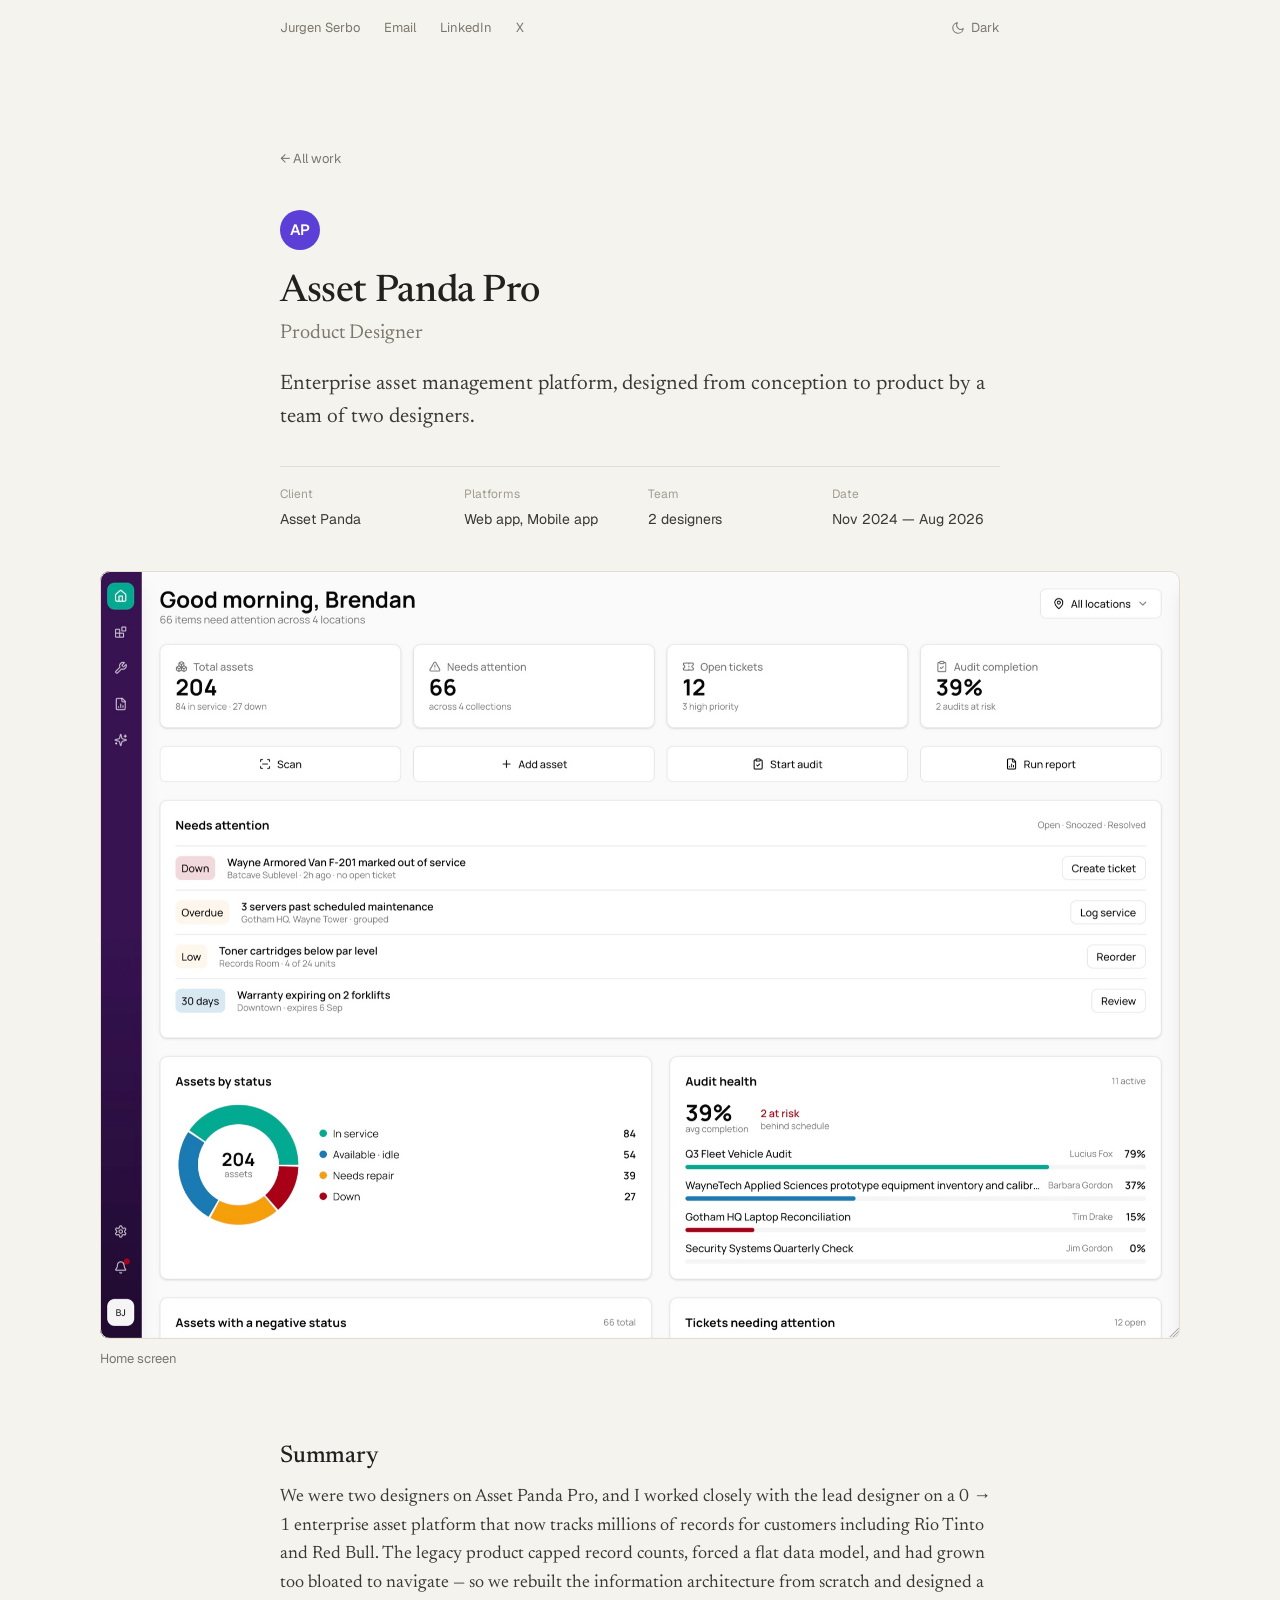
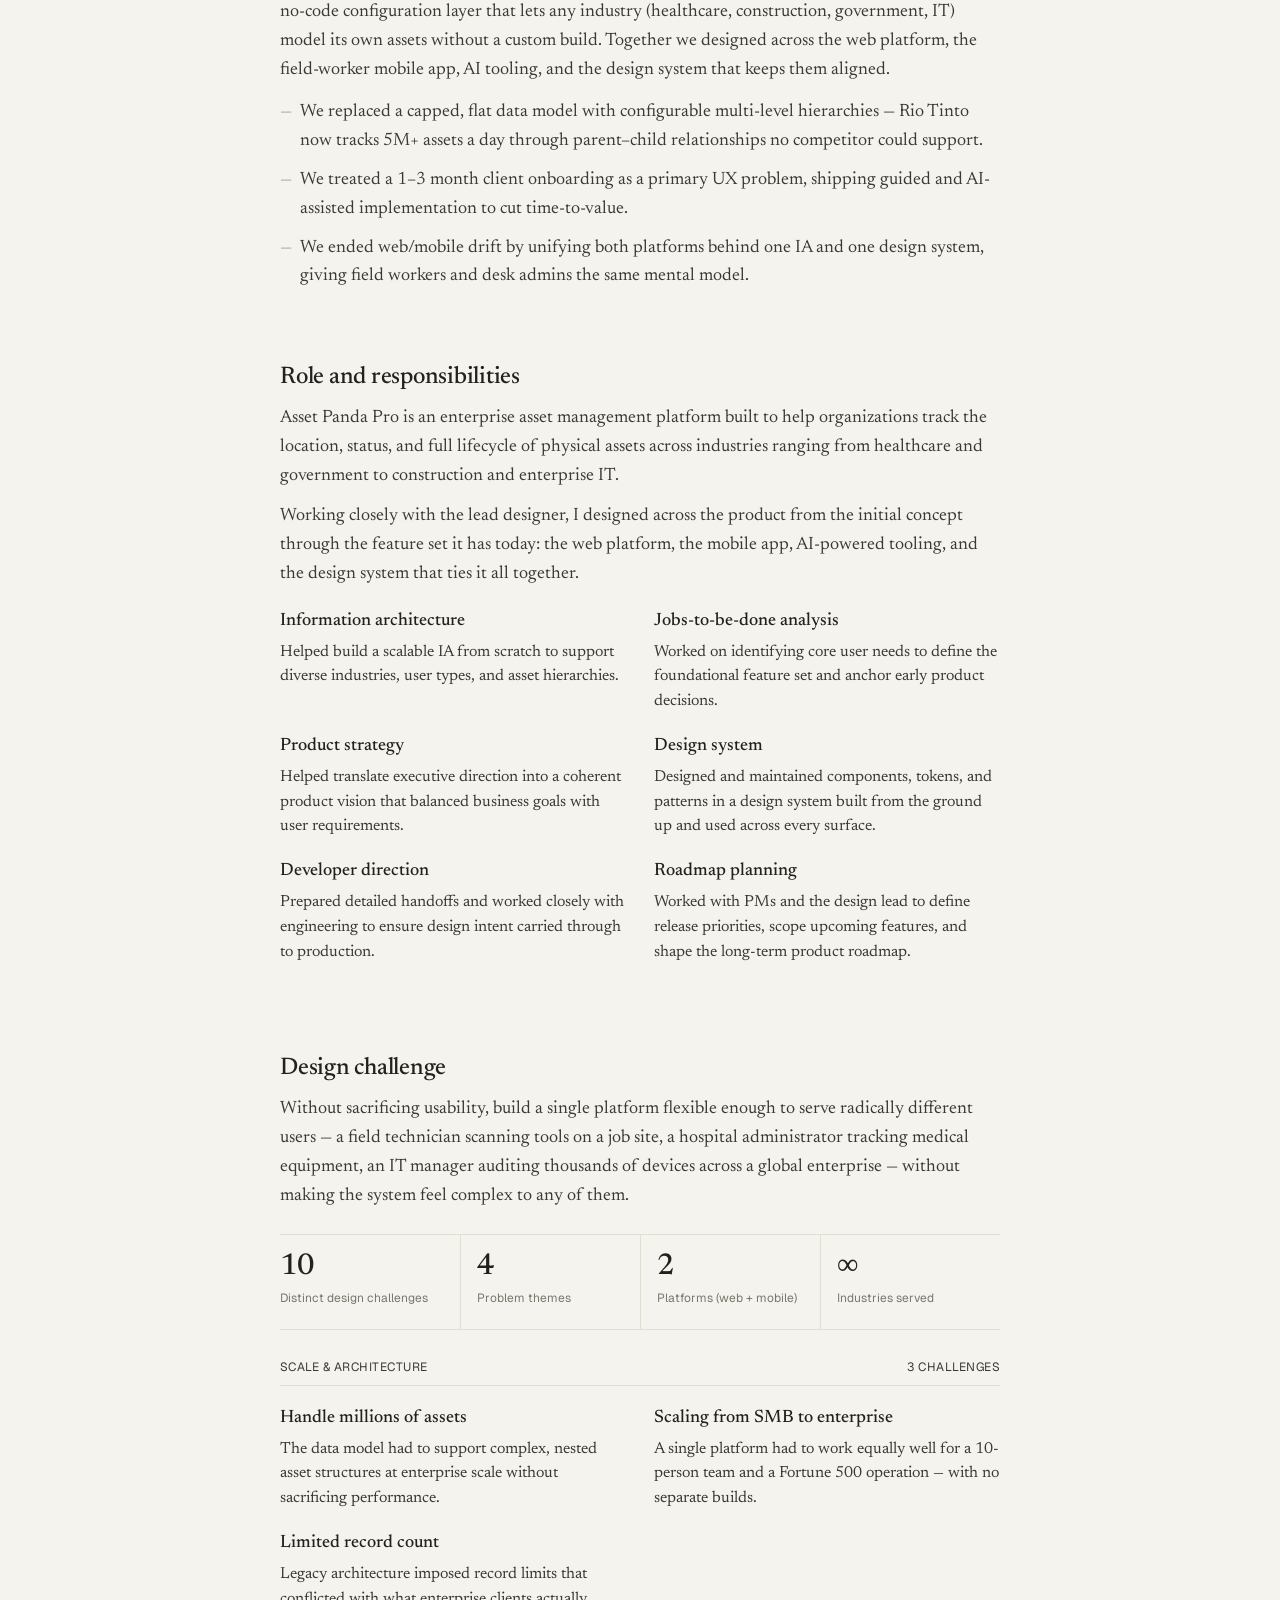
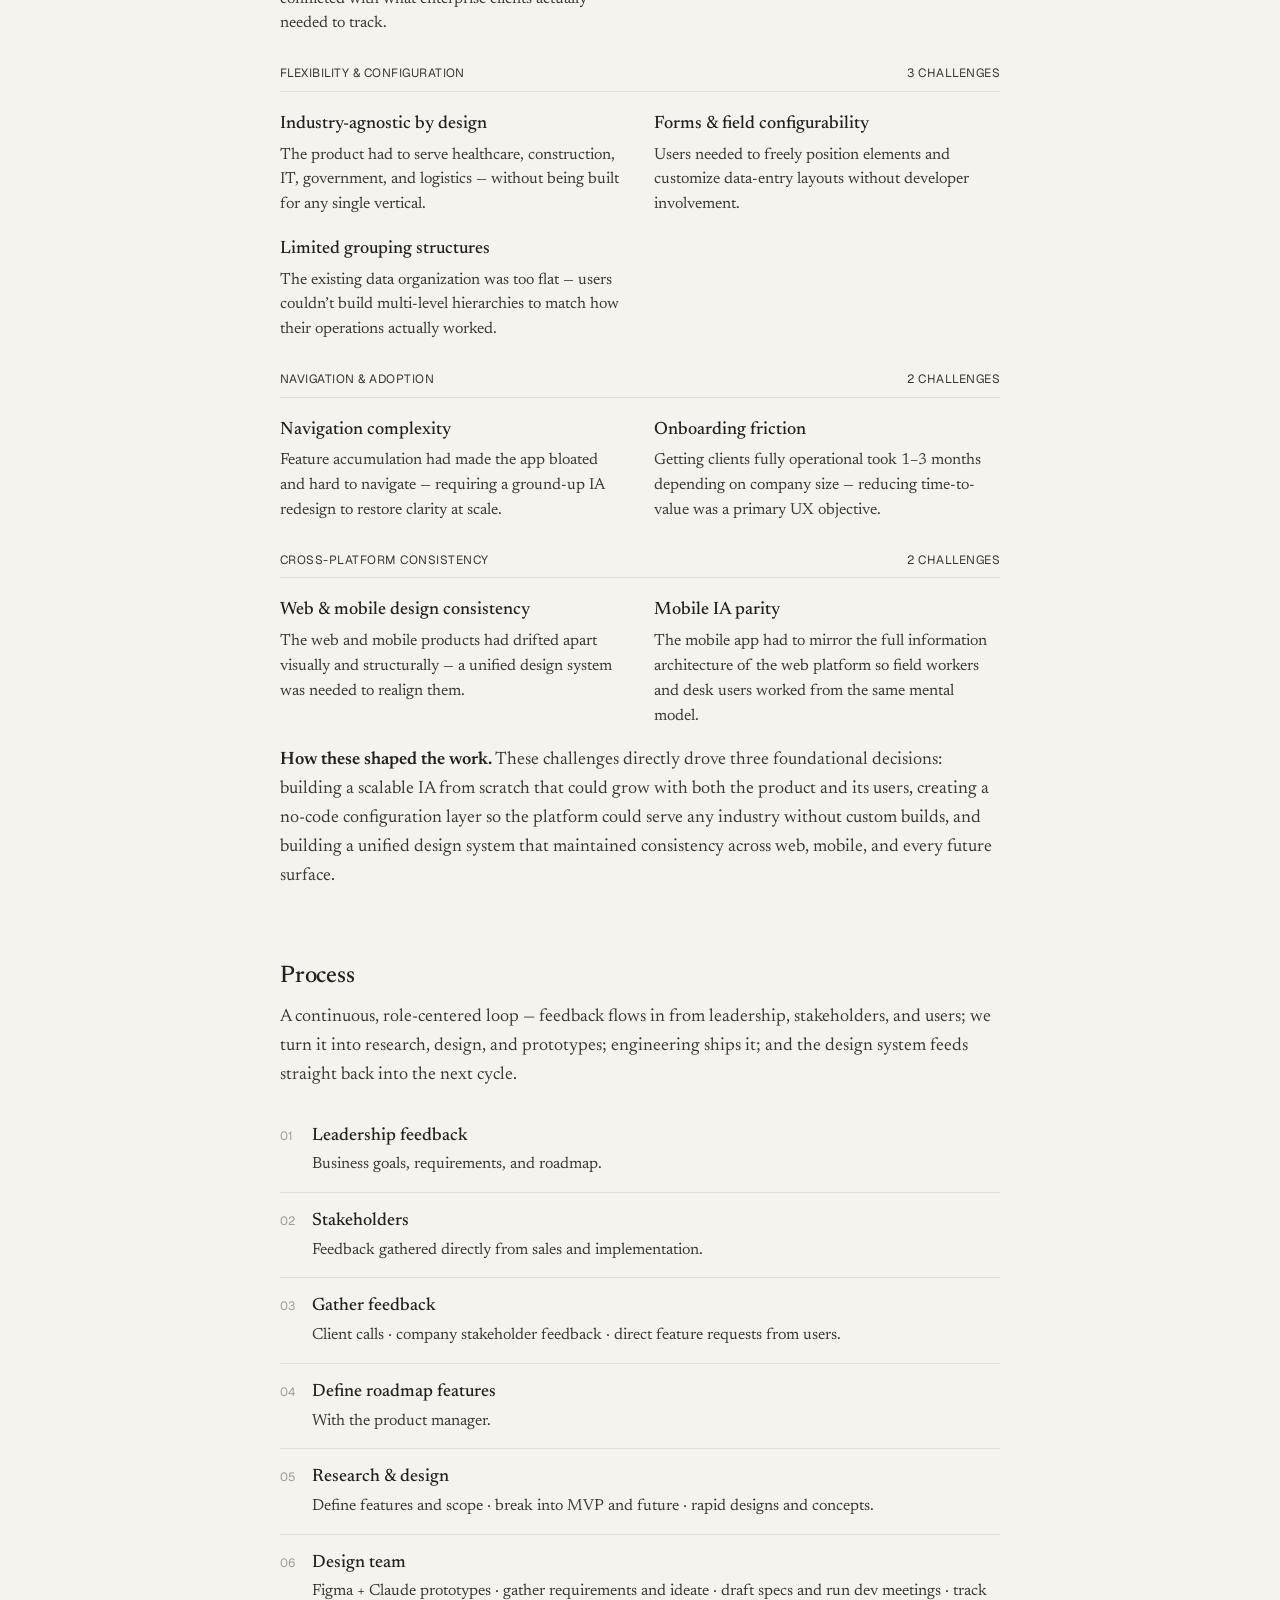
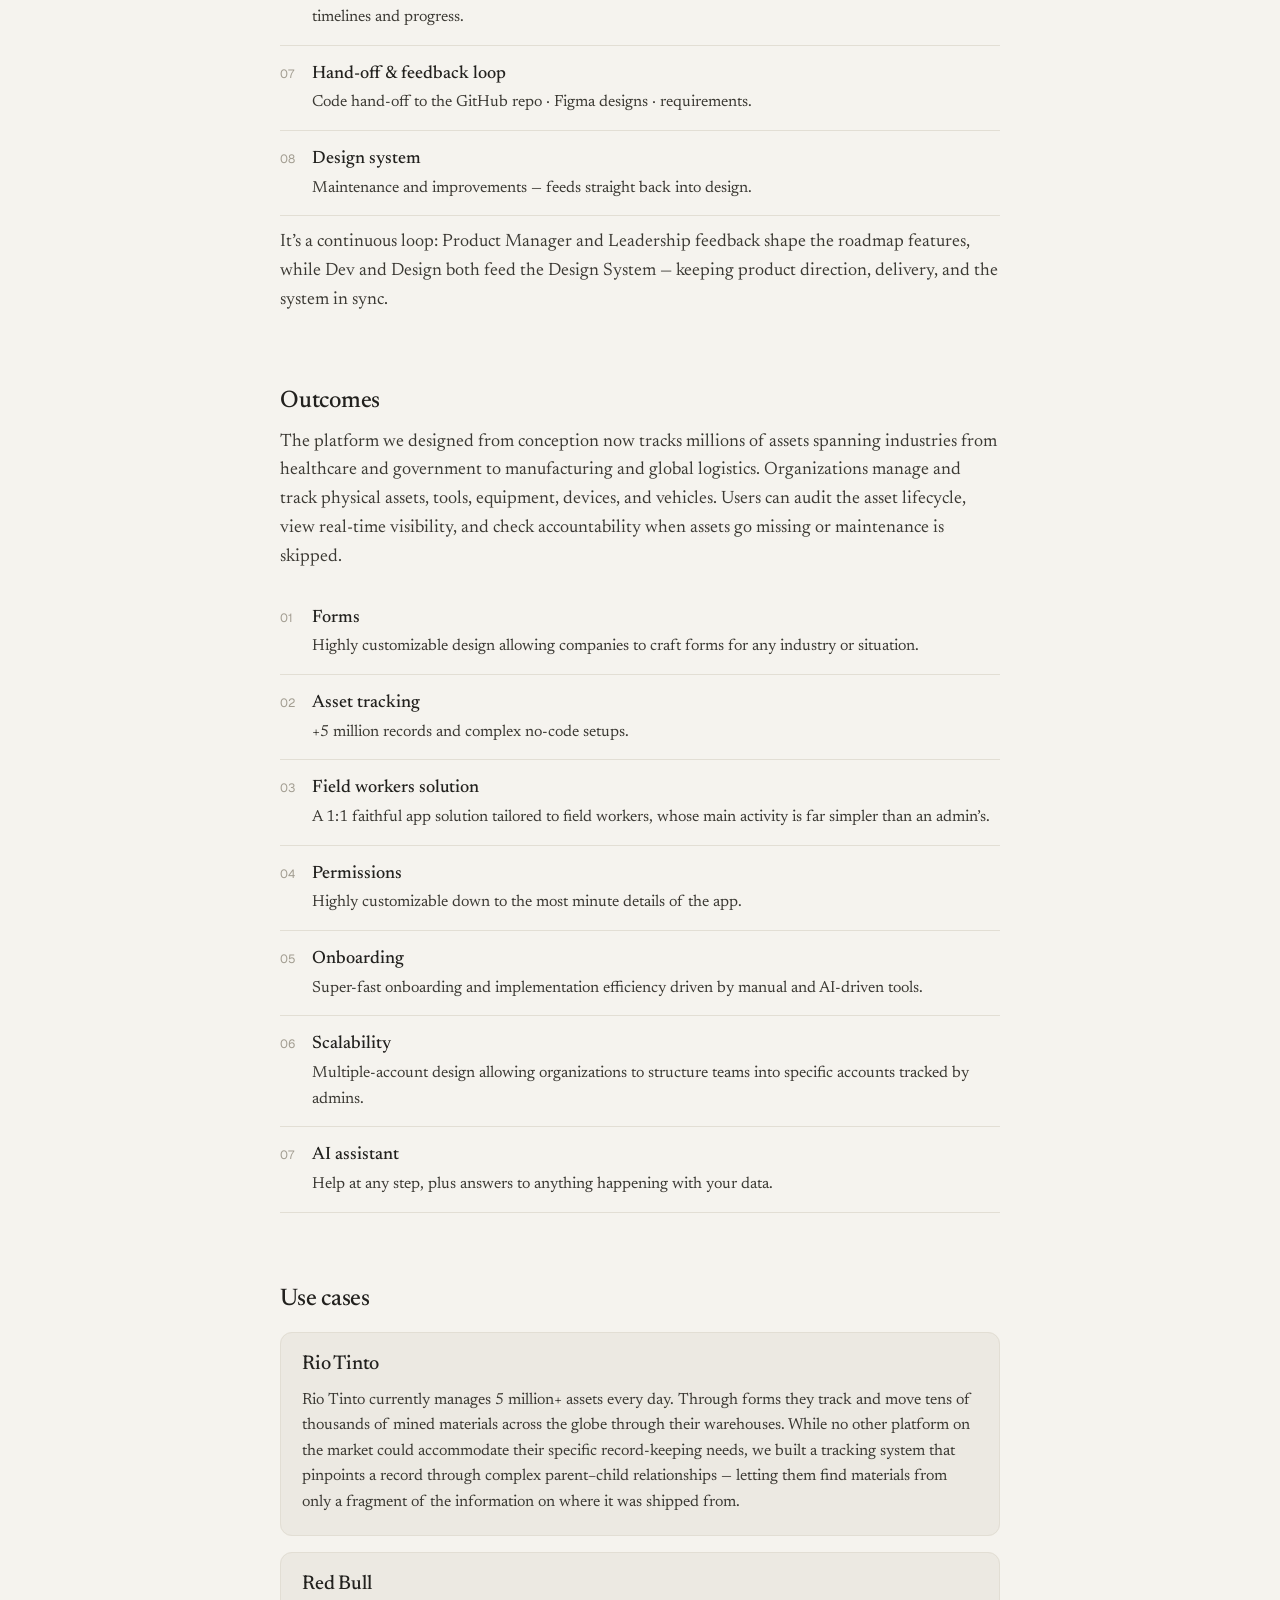
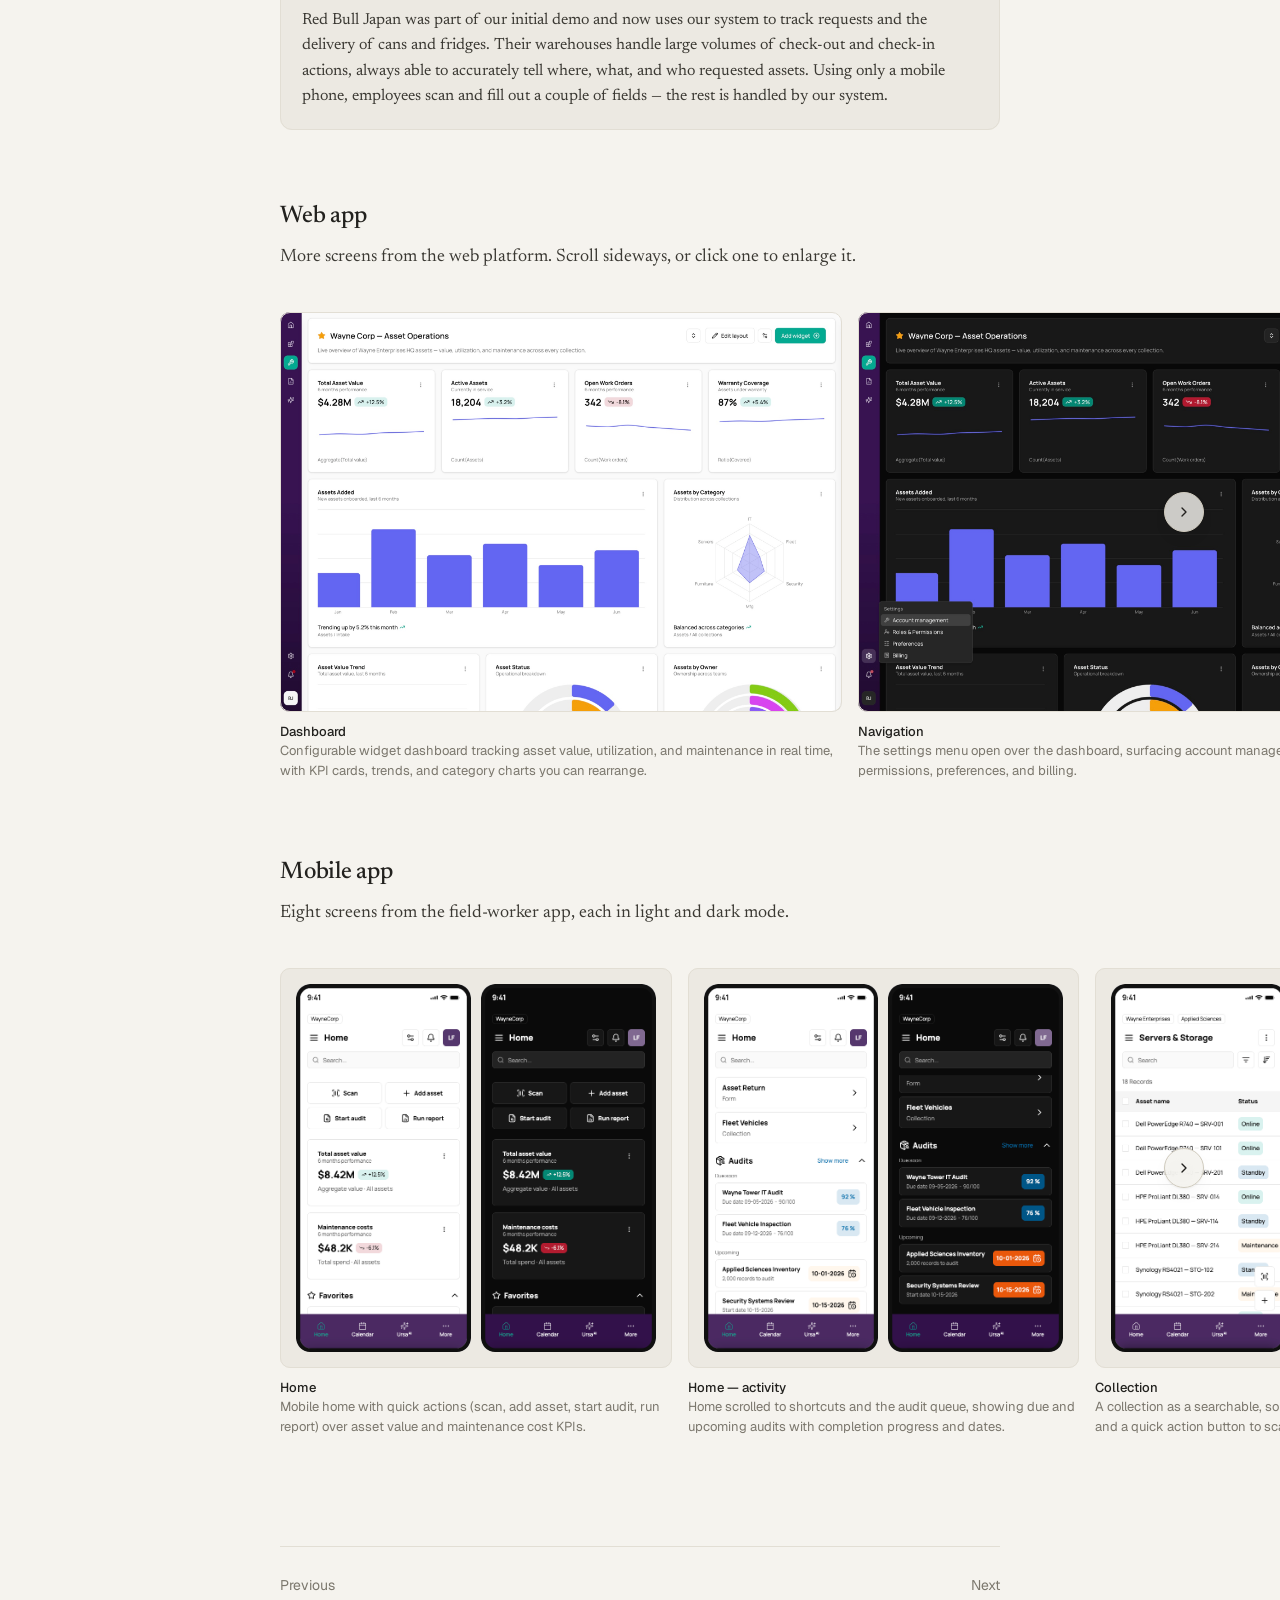
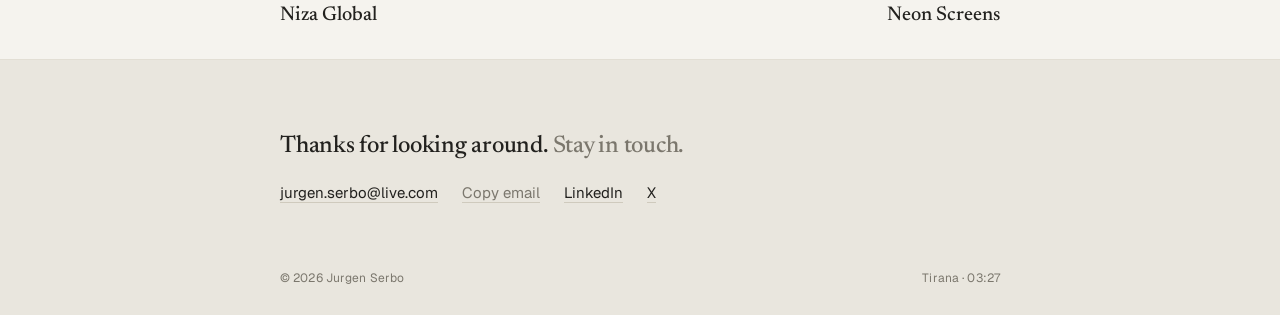
==== asset-panda.html @ f15e5cf1 "Portfolio site Co-Authored-By: Claude Opus 5.5 <noreply@anthropic.com>" ====
<!doctype html>
<html lang="en">
<head>
  <meta charset="utf-8">
  <meta name="viewport" content="width=device-width, initial-scale=1">
  <title>Asset Panda — Jurgen Serbo</title>
  <meta name="description" content="Case study: Asset Panda Pro, an enterprise asset management platform across web and mobile.">
  <meta name="theme-color" content="#f5f3ee">
  <script src="assets/js/theme.js"></script>
  <link rel="preconnect" href="https://fonts.googleapis.com">
  <link rel="preconnect" href="https://fonts.gstatic.com" crossorigin>
  <link href="https://fonts.googleapis.com/css2?family=Geist:wght@400;500;600&family=Newsreader:ital,opsz,wght@0,6..72,300..700;1,6..72,300..700&display=swap" rel="stylesheet">
  <link rel="stylesheet" href="assets/css/style.css">
  <link rel="icon" href="data:image/svg+xml,%3Csvg xmlns='http://www.w3.org/2000/svg' viewBox='0 0 32 32'%3E%3Ccircle cx='16' cy='16' r='16' fill='%2322211e'/%3E%3Ctext x='16' y='22' text-anchor='middle' font-family='Georgia' font-size='18' fill='%23f5f3ee'%3EJ%3C/text%3E%3C/svg%3E">
</head>
<body data-page="case">
  <a class="skip-link" href="#main">Skip to content</a>
  <header data-header></header>

  <main id="main">
    <article class="wrap">
      <header class="case-top">
        <a class="back-link" href="index.html#asset-panda">← All work</a>
        <div class="logo" style="--logo-bg:#5b3fd6;--logo-fg:#fff" aria-hidden="true">AP</div>
        <h1>Asset Panda Pro</h1>
        <p class="project__role">Product Designer</p>
        <p class="case-lede">Enterprise asset management platform, designed from conception to product by a team of two designers.</p>
        <dl class="meta-grid">
          <div><dt>Client</dt><dd>Asset Panda</dd></div>
          <div><dt>Platforms</dt><dd>Web app, Mobile app</dd></div>
          <div><dt>Team</dt><dd>2 designers</dd></div>
          <div><dt>Date</dt><dd>Nov 2024 — Aug 2026</dd></div>
        </dl>
      </header>

      <figure class="figure figure--wide">
        <div class="figure__frame" data-zoom><img src="assets/img/asset-panda/web-home.jpg" width="2000" height="1423" alt="Asset Panda home screen with a needs-attention queue, KPI tiles, quick actions and audit health" fetchpriority="high"></div>
        <figcaption>Home screen</figcaption>
      </figure>

      <section class="case-section fade">
        <h2>Summary</h2>
        <p>We were two designers on Asset Panda Pro, and I worked closely with the lead designer on a 0 → 1 enterprise asset platform that now tracks millions of records for customers including Rio Tinto and Red Bull. The legacy product capped record counts, forced a flat data model, and had grown too bloated to navigate — so we rebuilt the information architecture from scratch and designed a no-code configuration layer that lets any industry (healthcare, construction, government, IT) model its own assets without a custom build. Together we designed across the web platform, the field-worker mobile app, AI tooling, and the design system that keeps them aligned.</p>
        <ul class="bullets">
          <li>We replaced a capped, flat data model with configurable multi-level hierarchies — Rio Tinto now tracks 5M+ assets a day through parent–child relationships no competitor could support.</li>
          <li>We treated a 1–3 month client onboarding as a primary UX problem, shipping guided and AI-assisted implementation to cut time-to-value.</li>
          <li>We ended web/mobile drift by unifying both platforms behind one IA and one design system, giving field workers and desk admins the same mental model.</li>
        </ul>
      </section>

      <section class="case-section fade">
        <h2>Role and responsibilities</h2>
        <p>Asset Panda Pro is an enterprise asset management platform built to help organizations track the location, status, and full lifecycle of physical assets across industries ranging from healthcare and government to construction and enterprise IT.</p>
        <p>Working closely with the lead designer, I designed across the product from the initial concept through the feature set it has today: the web platform, the mobile app, AI-powered tooling, and the design system that ties it all together.</p>
        <dl class="def-grid">
          <div><dt>Information architecture</dt><dd>Helped build a scalable IA from scratch to support diverse industries, user types, and asset hierarchies.</dd></div>
          <div><dt>Jobs-to-be-done analysis</dt><dd>Worked on identifying core user needs to define the foundational feature set and anchor early product decisions.</dd></div>
          <div><dt>Product strategy</dt><dd>Helped translate executive direction into a coherent product vision that balanced business goals with user requirements.</dd></div>
          <div><dt>Design system</dt><dd>Designed and maintained components, tokens, and patterns in a design system built from the ground up and used across every surface.</dd></div>
          <div><dt>Developer direction</dt><dd>Prepared detailed handoffs and worked closely with engineering to ensure design intent carried through to production.</dd></div>
          <div><dt>Roadmap planning</dt><dd>Worked with PMs and the design lead to define release priorities, scope upcoming features, and shape the long-term product roadmap.</dd></div>
        </dl>
      </section>

      <section class="case-section fade">
        <h2>Design challenge</h2>
        <p>Without sacrificing usability, build a single platform flexible enough to serve radically different users — a field technician scanning tools on a job site, a hospital administrator tracking medical equipment, an IT manager auditing thousands of devices across a global enterprise — without making the system feel complex to any of them.</p>
        <div class="stats">
          <div><b>10</b><span>Distinct design challenges</span></div>
          <div><b>4</b><span>Problem themes</span></div>
          <div><b>2</b><span>Platforms (web + mobile)</span></div>
          <div><b>∞</b><span>Industries served</span></div>
        </div>

        <div class="theme-group">
          <p class="meta"><span>Scale &amp; architecture</span><span>3 challenges</span></p>
          <dl class="def-grid">
            <div><dt>Handle millions of assets</dt><dd>The data model had to support complex, nested asset structures at enterprise scale without sacrificing performance.</dd></div>
            <div><dt>Scaling from SMB to enterprise</dt><dd>A single platform had to work equally well for a 10-person team and a Fortune 500 operation — with no separate builds.</dd></div>
            <div><dt>Limited record count</dt><dd>Legacy architecture imposed record limits that conflicted with what enterprise clients actually needed to track.</dd></div>
          </dl>
        </div>
        <div class="theme-group">
          <p class="meta"><span>Flexibility &amp; configuration</span><span>3 challenges</span></p>
          <dl class="def-grid">
            <div><dt>Industry-agnostic by design</dt><dd>The product had to serve healthcare, construction, IT, government, and logistics — without being built for any single vertical.</dd></div>
            <div><dt>Forms &amp; field configurability</dt><dd>Users needed to freely position elements and customize data-entry layouts without developer involvement.</dd></div>
            <div><dt>Limited grouping structures</dt><dd>The existing data organization was too flat — users couldn’t build multi-level hierarchies to match how their operations actually worked.</dd></div>
          </dl>
        </div>
        <div class="theme-group">
          <p class="meta"><span>Navigation &amp; adoption</span><span>2 challenges</span></p>
          <dl class="def-grid">
            <div><dt>Navigation complexity</dt><dd>Feature accumulation had made the app bloated and hard to navigate — requiring a ground-up IA redesign to restore clarity at scale.</dd></div>
            <div><dt>Onboarding friction</dt><dd>Getting clients fully operational took 1–3 months depending on company size — reducing time-to-value was a primary UX objective.</dd></div>
          </dl>
        </div>
        <div class="theme-group">
          <p class="meta"><span>Cross-platform consistency</span><span>2 challenges</span></p>
          <dl class="def-grid">
            <div><dt>Web &amp; mobile design consistency</dt><dd>The web and mobile products had drifted apart visually and structurally — a unified design system was needed to realign them.</dd></div>
            <div><dt>Mobile IA parity</dt><dd>The mobile app had to mirror the full information architecture of the web platform so field workers and desk users worked from the same mental model.</dd></div>
          </dl>
        </div>

        <p><strong>How these shaped the work.</strong> These challenges directly drove three foundational decisions: building a scalable IA from scratch that could grow with both the product and its users, creating a no-code configuration layer so the platform could serve any industry without custom builds, and building a unified design system that maintained consistency across web, mobile, and every future surface.</p>
      </section>

      <section class="case-section fade">
        <h2>Process</h2>
        <p>A continuous, role-centered loop — feedback flows in from leadership, stakeholders, and users; we turn it into research, design, and prototypes; engineering ships it; and the design system feeds straight back into the next cycle.</p>
        <ol class="steps">
          <li><div><b>Leadership feedback</b><p>Business goals, requirements, and roadmap.</p></div></li>
          <li><div><b>Stakeholders</b><p>Feedback gathered directly from sales and implementation.</p></div></li>
          <li><div><b>Gather feedback</b><p>Client calls · company stakeholder feedback · direct feature requests from users.</p></div></li>
          <li><div><b>Define roadmap features</b><p>With the product manager.</p></div></li>
          <li><div><b>Research &amp; design</b><p>Define features and scope · break into MVP and future · rapid designs and concepts.</p></div></li>
          <li><div><b>Design team</b><p>Figma + Claude prototypes · gather requirements and ideate · draft specs and run dev meetings · track timelines and progress.</p></div></li>
          <li><div><b>Hand-off &amp; feedback loop</b><p>Code hand-off to the GitHub repo · Figma designs · requirements.</p></div></li>
          <li><div><b>Design system</b><p>Maintenance and improvements — feeds straight back into design.</p></div></li>
        </ol>
        <p>It’s a continuous loop: Product Manager and Leadership feedback shape the roadmap features, while Dev and Design both feed the Design System — keeping product direction, delivery, and the system in sync.</p>
      </section>

      <section class="case-section fade">
        <h2>Outcomes</h2>
        <p>The platform we designed from conception now tracks millions of assets spanning industries from healthcare and government to manufacturing and global logistics. Organizations manage and track physical assets, tools, equipment, devices, and vehicles. Users can audit the asset lifecycle, view real-time visibility, and check accountability when assets go missing or maintenance is skipped.</p>
        <ol class="steps">
          <li><div><b>Forms</b><p>Highly customizable design allowing companies to craft forms for any industry or situation.</p></div></li>
          <li><div><b>Asset tracking</b><p>+5 million records and complex no-code setups.</p></div></li>
          <li><div><b>Field workers solution</b><p>A 1:1 faithful app solution tailored to field workers, whose main activity is far simpler than an admin’s.</p></div></li>
          <li><div><b>Permissions</b><p>Highly customizable down to the most minute details of the app.</p></div></li>
          <li><div><b>Onboarding</b><p>Super-fast onboarding and implementation efficiency driven by manual and AI-driven tools.</p></div></li>
          <li><div><b>Scalability</b><p>Multiple-account design allowing organizations to structure teams into specific accounts tracked by admins.</p></div></li>
          <li><div><b>AI assistant</b><p>Help at any step, plus answers to anything happening with your data.</p></div></li>
        </ol>
      </section>

      <section class="case-section fade">
        <h2>Use cases</h2>
        <div class="cases">
          <article>
            <h3>Rio Tinto</h3>
            <p>Rio Tinto currently manages 5 million+ assets every day. Through forms they track and move tens of thousands of mined materials across the globe through their warehouses. While no other platform on the market could accommodate their specific record-keeping needs, we built a tracking system that pinpoints a record through complex parent–child relationships — letting them find materials from only a fragment of the information on where it was shipped from.</p>
          </article>
          <article>
            <h3>Red Bull</h3>
            <p>Red Bull Japan was part of our initial demo and now uses our system to track requests and the delivery of cans and fridges. Their warehouses handle large volumes of check-out and check-in actions, always able to accurately tell where, what, and who requested assets. Using only a mobile phone, employees scan and fill out a couple of fields — the rest is handled by our system.</p>
          </article>
        </div>
      </section>

      <section class="case-section fade">
        <h2>Web app</h2>
        <p>More screens from the web platform. Scroll sideways, or click one to enlarge it.</p>
      </section>
    </article>

    <div class="carousel carousel--captions fade" data-carousel>
      <div class="carousel__track">
        <figure class="carousel__item"><div class="carousel__frame" data-zoom><img src="assets/img/asset-panda/web-dashboard.jpg" width="2000" height="1423" alt="Configurable widget dashboard" loading="lazy"></div><figcaption><b>Dashboard</b>Configurable widget dashboard tracking asset value, utilization, and maintenance in real time, with KPI cards, trends, and category charts you can rearrange.</figcaption></figure>
        <figure class="carousel__item"><div class="carousel__frame" data-zoom><img src="assets/img/asset-panda/web-navigation.jpg" width="2000" height="1423" alt="Settings menu open over the dashboard" loading="lazy"></div><figcaption><b>Navigation</b>The settings menu open over the dashboard, surfacing account management, roles &amp; permissions, preferences, and billing.</figcaption></figure>
        <figure class="carousel__item"><div class="carousel__frame" data-zoom><img src="assets/img/asset-panda/web-collection.jpg" width="2000" height="1423" alt="Collection list view with a data table and sidebar" loading="lazy"></div><figcaption><b>Collection</b>Collection list view with a customizable data table alongside a sidebar of collections, saved views, and forms.</figcaption></figure>
        <figure class="carousel__item"><div class="carousel__frame" data-zoom><img src="assets/img/asset-panda/web-records.jpg" width="2000" height="1423" alt="Full record detail with a depreciation panel" loading="lazy"></div><figcaption><b>Records</b>Full record detail with tabbed sections, editable fields, and a live depreciation panel showing book value and accumulated depreciation.</figcaption></figure>
        <figure class="carousel__item"><div class="carousel__frame" data-zoom><img src="assets/img/asset-panda/web-recordview.jpg" width="2000" height="1423" alt="Record quick view sliding over the list" loading="lazy"></div><figcaption><b>Record view</b>A quick view that slides in for reading and editing a record without leaving the list.</figcaption></figure>
        <figure class="carousel__item"><div class="carousel__frame" data-zoom><img src="assets/img/asset-panda/web-reports.jpg" width="2000" height="1423" alt="Reports library organized into folders" loading="lazy"></div><figcaption><b>Reports</b>Reports library to build, run, and schedule charts, tables, and KPIs across asset data, organized into folders.</figcaption></figure>
        <figure class="carousel__item"><div class="carousel__frame" data-zoom><img src="assets/img/asset-panda/web-accounts.jpg" width="2000" height="1423" alt="Multi-account management with account builders" loading="lazy"></div><figcaption><b>Account management</b>Multi account setup with metrics per module and account builders: CSV import, industry templates, or AI generation.</figcaption></figure>
        <figure class="carousel__item"><div class="carousel__frame" data-zoom><img src="assets/img/asset-panda/web-ai.jpg" width="2000" height="1423" alt="Ursa AI assistant panel" loading="lazy"></div><figcaption><b>AI</b>Ursa AI assistant panel for finding assets and building collections, forms, and fields straight from a prompt.</figcaption></figure>
        <figure class="carousel__item"><div class="carousel__frame" data-zoom><img src="assets/img/asset-panda/web-dark.jpg" width="2000" height="1423" alt="Widget dashboard in dark mode" loading="lazy"></div><figcaption><b>Dark mode</b>The widget dashboard in dark mode, one of the themes carried across the platform by the design system.</figcaption></figure>
      </div>
    </div>

    <div class="wrap">
      <section class="case-section fade">
        <h2>Mobile app</h2>
        <p>Eight screens from the field-worker app, each in light and dark mode.</p>
      </section>
    </div>

    <div class="carousel carousel--captions fade" data-carousel>
      <div class="carousel__track">
        <figure class="carousel__item"><div class="carousel__frame phone-frame" data-zoom><div class="phone-pair"><img src="assets/img/asset-panda/m-home.png" width="410" height="863" alt="Mobile home, light mode" loading="lazy"><img src="assets/img/asset-panda/m-home-dark.png" width="410" height="863" alt="Mobile home, dark mode" loading="lazy"></div></div><figcaption><b>Home</b>Mobile home with quick actions (scan, add asset, start audit, run report) over asset value and maintenance cost KPIs.</figcaption></figure>
        <figure class="carousel__item"><div class="carousel__frame phone-frame" data-zoom><div class="phone-pair"><img src="assets/img/asset-panda/m-activity.png" width="410" height="863" alt="Home activity, light mode" loading="lazy"><img src="assets/img/asset-panda/m-activity-dark.png" width="410" height="863" alt="Home activity, dark mode" loading="lazy"></div></div><figcaption><b>Home — activity</b>Home scrolled to shortcuts and the audit queue, showing due and upcoming audits with completion progress and dates.</figcaption></figure>
        <figure class="carousel__item"><div class="carousel__frame phone-frame" data-zoom><div class="phone-pair"><img src="assets/img/asset-panda/m-collection.png" width="410" height="863" alt="Collection, light mode" loading="lazy"><img src="assets/img/asset-panda/m-collection-dark.png" width="410" height="863" alt="Collection, dark mode" loading="lazy"></div></div><figcaption><b>Collection</b>A collection as a searchable, sortable record list with status tags and a quick action button to scan or add.</figcaption></figure>
        <figure class="carousel__item"><div class="carousel__frame phone-frame" data-zoom><div class="phone-pair"><img src="assets/img/asset-panda/m-record.png" width="410" height="863" alt="Record details, light mode" loading="lazy"><img src="assets/img/asset-panda/m-record-dark.png" width="410" height="863" alt="Record details, dark mode" loading="lazy"></div></div><figcaption><b>Record details</b>A single record with its attachments and full field details such as status, type, location, and specs.</figcaption></figure>
        <figure class="carousel__item"><div class="carousel__frame phone-frame" data-zoom><div class="phone-pair"><img src="assets/img/asset-panda/m-add.png" width="410" height="863" alt="Add record, light mode" loading="lazy"><img src="assets/img/asset-panda/m-add-dark.png" width="410" height="863" alt="Add record, dark mode" loading="lazy"></div></div><figcaption><b>Add record</b>A new record form with barcode scanning on each field to capture asset data on site without typing.</figcaption></figure>
        <figure class="carousel__item"><div class="carousel__frame phone-frame" data-zoom><div class="phone-pair"><img src="assets/img/asset-panda/m-calendar.png" width="410" height="863" alt="Calendar, light mode" loading="lazy"><img src="assets/img/asset-panda/m-calendar-dark.png" width="410" height="863" alt="Calendar, dark mode" loading="lazy"></div></div><figcaption><b>Calendar</b>Scheduling calendar with a day and time grid view of audits, inspections, and assignments across assets and people.</figcaption></figure>
        <figure class="carousel__item"><div class="carousel__frame phone-frame" data-zoom><div class="phone-pair"><img src="assets/img/asset-panda/m-menu.png" width="410" height="863" alt="Menu, light mode" loading="lazy"><img src="assets/img/asset-panda/m-menu-dark.png" width="410" height="863" alt="Menu, dark mode" loading="lazy"></div></div><figcaption><b>Menu</b>Navigation drawer with account switcher and access to collections, saved views, and forms.</figcaption></figure>
        <figure class="carousel__item"><div class="carousel__frame phone-frame" data-zoom><div class="phone-pair"><img src="assets/img/asset-panda/m-profile.png" width="410" height="863" alt="User profile, light mode" loading="lazy"><img src="assets/img/asset-panda/m-profile-dark.png" width="410" height="863" alt="User profile, dark mode" loading="lazy"></div></div><figcaption><b>User profile</b>User profile and settings covering account details, push notifications, offline data, and a light or dark theme toggle.</figcaption></figure>
      </div>
    </div>

    <div class="wrap">
      <nav class="next-project" aria-label="More case studies">
        <a href="niza-global.html"><span class="meta">Previous</span><span class="name">Niza Global</span></a>
        <a href="neon-screens.html"><span class="meta">Next</span><span class="name">Neon Screens</span></a>
      </nav>
    </div>
  </main>

  <footer data-footer></footer>
  <script src="assets/js/main.js"></script>
</body>
</html>
---- assets/css/style.css ----
/* ==========================================================================
   Jurgen Serbo — Portfolio
   Quiet, reading-first layout: tokens → base → chrome → home → case → bits
   ========================================================================== */

:root {
  --bg: #f5f3ee;
  --bg-deep: #e9e6de;
  --surface: #ecE9e2;
  --line: #e2ded4;
  --line-strong: #cfcabd;
  --text: #22211e;
  --text-soft: #3b3933;
  --muted: #7b776d;
  --faint: #a29d91;
  --glow-a: #ffd28a;
  --glow-b: #ffb59a;
  --shadow: 0 1px 2px rgba(40, 35, 20, 0.06), 0 8px 24px -12px rgba(40, 35, 20, 0.18);

  --font-sans: "Geist", ui-sans-serif, system-ui, sans-serif;
  --font-serif: "Newsreader", ui-serif, Georgia, serif;
  --font-mono: "Geist Mono", ui-monospace, "SF Mono", Menlo, monospace;

  --read: 720px;
  --wide: 1080px;
  --gutter: clamp(20px, 5vw, 40px);
  --bar-h: 64px;
  --inset: max(var(--gutter), calc((100vw - var(--read)) / 2));
  --ease: cubic-bezier(0.22, 1, 0.36, 1);

  color-scheme: light;
}

:root[data-theme="dark"] {
  --bg: #141412;
  --bg-deep: #0e0e0d;
  --surface: #1d1c1a;
  --line: #2a2926;
  --line-strong: #3a3934;
  --text: #ebe8e1;
  --text-soft: #d6d2c9;
  --muted: #9a958a;
  --faint: #6f6b62;
  --glow-a: #8a5a1c;
  --glow-b: #7a3a28;
  --shadow: 0 1px 2px rgba(0, 0, 0, 0.3), 0 10px 30px -14px rgba(0, 0, 0, 0.7);
  color-scheme: dark;
}

/* ---------- Base ---------- */
*,
*::before,
*::after { box-sizing: border-box; }

html { -webkit-text-size-adjust: 100%; scroll-behavior: smooth; scroll-padding-top: calc(var(--bar-h) + 24px); }

body {
  margin: 0;
  background: var(--bg);
  color: var(--text);
  font-family: var(--font-serif);
  font-size: 18px;
  line-height: 1.6;
  font-optical-sizing: auto;
  -webkit-font-smoothing: antialiased;
  text-rendering: optimizeLegibility;
  overflow-x: hidden;
}

img { display: block; max-width: 100%; height: auto; }
a { color: inherit; text-decoration: none; }
button { font: inherit; color: inherit; background: none; border: 0; padding: 0; cursor: pointer; }
p { margin: 0; }
h1, h2, h3, h4 { margin: 0; font-weight: 400; letter-spacing: -0.01em; line-height: 1.2; }
ul, ol { margin: 0; padding: 0; list-style: none; }

::selection { background: var(--glow-a); color: #22211e; }

:focus-visible { outline: 2px solid var(--text); outline-offset: 3px; border-radius: 4px; }

.skip-link {
  position: fixed; top: 12px; left: 12px; z-index: 200;
  padding: 8px 14px; border-radius: 6px;
  background: var(--text); color: var(--bg);
  font-family: var(--font-sans); font-size: 14px;
  transform: translateY(-200%);
  transition: transform 0.25s var(--ease);
}
.skip-link:focus { transform: none; }

.wrap { width: 100%; max-width: calc(var(--read) + var(--gutter) * 2); margin-inline: auto; padding-inline: var(--gutter); }
.wrap--wide { max-width: calc(var(--wide) + var(--gutter) * 2); }

.sans { font-family: var(--font-sans); }
.meta { font-family: var(--font-sans); font-size: 14px; line-height: 1.55; color: var(--muted); }
.meta--sm { font-size: 12px; letter-spacing: 0.01em; }

.text-link {
  text-decoration: underline;
  text-decoration-color: var(--line-strong);
  text-decoration-thickness: 1px;
  text-underline-offset: 4px;
  transition: text-decoration-color 0.2s;
}
.text-link:hover { text-decoration-color: currentColor; }

/* ---------- Header ---------- */
.site-header { padding-block: 18px; }
.site-header__inner { display: flex; align-items: center; justify-content: space-between; gap: 16px; }
.site-header nav { display: flex; flex-wrap: wrap; gap: 4px 24px; }
.site-header a,
.theme-toggle {
  font-family: var(--font-sans); font-size: 13px; color: var(--muted);
  transition: color 0.2s;
}
.site-header a:hover,
.theme-toggle:hover { color: var(--text); }
.site-header a[aria-current="page"] { color: var(--text); }
.theme-toggle { display: inline-flex; align-items: center; gap: 6px; }
.theme-toggle svg { width: 14px; height: 14px; }
.theme-toggle .i-sun { display: none; }
:root[data-theme="dark"] .theme-toggle .i-sun { display: block; }
:root[data-theme="dark"] .theme-toggle .i-moon { display: none; }

/* ---------- Intro ---------- */
.intro { padding-top: clamp(64px, 12vw, 120px); padding-bottom: clamp(40px, 6vw, 64px); }
.intro h1 { font-size: clamp(28px, 3.4vw, 34px); font-weight: 450; color: var(--text); }
.intro__bio { margin-top: 14px; max-width: 640px; font-size: clamp(19px, 2vw, 22px); line-height: 1.45; color: var(--text-soft); }
.intro__status { margin-top: 22px; display: inline-flex; align-items: center; gap: 8px; }
.intro__status::before { content: ""; width: 7px; height: 7px; border-radius: 50%; background: #5cb85c; box-shadow: 0 0 0 3px color-mix(in srgb, #5cb85c 22%, transparent); }

.glow {
  height: clamp(70px, 12vw, 120px);
  background:
    radial-gradient(60% 100% at 50% 100%, color-mix(in srgb, var(--glow-a) 85%, transparent), transparent 70%),
    radial-gradient(35% 80% at 70% 100%, color-mix(in srgb, var(--glow-b) 55%, transparent), transparent 70%);
  pointer-events: none;
}

/* ---------- Sticky timeline bar ---------- */
.timeline {
  position: sticky; top: 0; z-index: 40;
  background: color-mix(in srgb, var(--bg) 96%, transparent);
  backdrop-filter: blur(12px); -webkit-backdrop-filter: blur(12px);
  border-block: 1px solid var(--line);
}
.timeline__scroller {
  display: flex; align-items: center; gap: clamp(20px, 3vw, 36px);
  height: var(--bar-h);
  overflow-x: auto;
  scrollbar-width: none;
  mask-image: linear-gradient(90deg, #000 88%, transparent);
  -webkit-mask-image: linear-gradient(90deg, #000 88%, transparent);
  padding-inline: var(--inset) 64px;
}
.timeline__scroller::-webkit-scrollbar { display: none; }
.timeline a {
  flex-shrink: 0;
  display: grid; gap: 1px;
  font-family: var(--font-sans); font-size: 13px; line-height: 1.35;
  color: var(--muted);
  transition: color 0.2s;
}
.timeline a span:first-child { color: var(--text-soft); transition: color 0.2s; }
.timeline a span:last-child { color: var(--faint); font-variant-numeric: tabular-nums; }
.timeline a:hover span,
.timeline a.is-active span { color: var(--text); }
.timeline a.is-active span:last-child { color: var(--muted); }
.timeline__divider { flex-shrink: 0; width: 1px; height: 28px; background: var(--line-strong); }

/* ---------- Project sections ---------- */
.project { padding-block: clamp(56px, 8vw, 88px); border-bottom: 1px solid var(--line); scroll-margin-top: calc(var(--bar-h) + 8px); }
.project:last-of-type { border-bottom: 0; }

.logo {
  width: 40px; height: 40px; border-radius: 50%;
  display: grid; place-items: center;
  background: var(--logo-bg, var(--text)); color: var(--logo-fg, var(--bg));
  font-family: var(--font-sans); font-size: 15px; font-weight: 600; letter-spacing: -0.02em;
  margin-bottom: 20px;
}
.project h2 { font-size: clamp(24px, 2.4vw, 27px); font-weight: 500; }
.project__role { margin-top: 2px; font-size: clamp(18px, 1.8vw, 20px); color: var(--muted); }
.project__facts { margin-top: 18px; display: grid; gap: 2px; }
.project__desc { margin-top: 18px; color: var(--text-soft); max-width: 660px; }
.project__desc + .project__desc { margin-top: 12px; }
.project__more { margin-top: 18px; display: flex; flex-wrap: wrap; gap: 6px 22px; }
.project__more a { font-family: var(--font-sans); font-size: 14px; }
.project__soon { font-family: var(--font-sans); font-size: 14px; color: var(--faint); }

/* ---------- Carousel ---------- */
.carousel { position: relative; margin-top: clamp(28px, 4vw, 40px); }
.carousel__track {
  display: flex; gap: 16px;
  overflow-x: auto;
  scroll-snap-type: x mandatory;
  scroll-padding-inline: var(--inset);
  padding-inline: var(--inset);
  padding-bottom: 6px;
  scrollbar-width: none;
}
.carousel__track::-webkit-scrollbar { display: none; }
.carousel__item { flex-shrink: 0; margin: 0; scroll-snap-align: start; }
.carousel__frame {
  height: clamp(220px, 34vw, 400px);
  border-radius: 10px;
  overflow: hidden;
  background: var(--surface);
  outline: 1px solid var(--line);
  outline-offset: -1px;
  cursor: zoom-in;
}
.carousel__frame img { height: 100%; width: auto; max-width: none; transition: transform 0.6s var(--ease); }
.carousel__frame:hover img { transform: scale(1.015); }
.carousel__item figcaption { margin-top: 10px; font-family: var(--font-sans); font-size: 13px; color: var(--muted); }

.carousel__btn {
  position: absolute; top: calc(clamp(220px, 34vw, 400px) / 2); right: max(12px, calc((100vw - var(--wide)) / 2 - 24px));
  transform: translateY(-50%);
  width: 40px; height: 40px; border-radius: 50%;
  display: grid; place-items: center;
  background: color-mix(in srgb, var(--bg) 82%, transparent);
  backdrop-filter: blur(10px); -webkit-backdrop-filter: blur(10px);
  border: 1px solid var(--line-strong);
  color: var(--text);
  box-shadow: var(--shadow);
  transition: opacity 0.2s, transform 0.2s var(--ease);
}
.carousel__btn:hover { transform: translateY(-50%) scale(1.06); }
.carousel__btn--prev { right: auto; left: max(12px, calc((100vw - var(--wide)) / 2 - 24px)); }
.carousel__btn svg { width: 16px; height: 16px; }
.carousel__btn[hidden] { display: none; }
@media (hover: none) { .carousel__btn { display: none; } }

/* single image (no carousel needed) */
.shot { margin: clamp(28px, 4vw, 40px) 0 0; }
.shot .carousel__frame { height: auto; }
.shot .carousel__frame img { width: 100%; height: auto; }
.shot figcaption { margin-top: 10px; font-family: var(--font-sans); font-size: 13px; color: var(--muted); }

/* ---------- About / principles ---------- */
.about { padding-block: clamp(64px, 9vw, 104px); border-top: 1px solid var(--line); }
.about__photo { margin: 0; max-width: 360px; }
.about__photo img { width: 100%; border-radius: 10px; }
.about__photo figcaption { margin-top: 10px; }
.about h2 { margin-top: clamp(40px, 6vw, 56px); font-size: 24px; font-weight: 500; }
.principles { margin-top: 20px; display: grid; gap: 14px; counter-reset: p; }
.principles li { display: grid; grid-template-columns: 28px 1fr; color: var(--text-soft); }
.principles li::before { counter-increment: p; content: counter(p, decimal-leading-zero); font-family: var(--font-sans); font-size: 11px; color: var(--faint); padding-top: 6px; }

/* ---------- Footer ---------- */
.site-footer { background: var(--bg-deep); border-top: 1px solid var(--line); padding-block: clamp(48px, 7vw, 72px) 28px; }
.site-footer h2 { font-size: 24px; font-weight: 500; }
.site-footer h2 span { color: var(--muted); }
.footer-links { margin-top: 20px; display: flex; flex-wrap: wrap; gap: 8px 24px; font-family: var(--font-sans); font-size: 15px; }
.footer-links button { font-family: var(--font-sans); font-size: 15px; }
.footer-bottom { margin-top: clamp(40px, 6vw, 64px); display: flex; flex-wrap: wrap; justify-content: space-between; gap: 8px; }

/* ---------- Case study pages ---------- */
.case-top { padding-top: clamp(48px, 8vw, 88px); }
.back-link { font-family: var(--font-sans); font-size: 13px; color: var(--muted); transition: color 0.2s; }
.back-link:hover { color: var(--text); }
.case-top .logo { margin-top: 36px; }
.case-top h1 { font-size: clamp(30px, 3.6vw, 38px); font-weight: 500; }
.case-lede { margin-top: 20px; font-size: clamp(19px, 2vw, 21px); line-height: 1.55; color: var(--text-soft); }

.meta-grid { display: grid; grid-template-columns: repeat(4, minmax(0, 1fr)); gap: 16px; margin: 32px 0 0; padding-top: 18px; border-top: 1px solid var(--line); }
.meta-grid dt { font-family: var(--font-sans); font-size: 12px; color: var(--faint); }
.meta-grid dd { margin: 4px 0 0; font-family: var(--font-sans); font-size: 14px; color: var(--text-soft); }
@media (max-width: 640px) { .meta-grid { grid-template-columns: repeat(2, minmax(0, 1fr)); } }

.case-section { padding-top: clamp(48px, 7vw, 72px); }
.case-section h2 { font-size: 24px; font-weight: 500; }
.case-section h3 { margin-top: 28px; font-size: 20px; font-weight: 500; }
.case-section p { margin-top: 12px; color: var(--text-soft); }
.case-section h2 + p, .case-section h2 + h3 { margin-top: 12px; }
.case-section strong { font-weight: 600; color: var(--text); }

.tags { margin-top: 14px; display: flex; flex-wrap: wrap; gap: 6px; }
.tags li { font-family: var(--font-sans); font-size: 13px; color: var(--text-soft); padding: 4px 10px; border: 1px solid var(--line); border-radius: 999px; background: var(--surface); }

.figure { margin: clamp(28px, 4vw, 40px) 0 0; }
.figure--wide { width: min(var(--wide), calc(100vw - var(--gutter) * 2)); position: relative; left: 50%; transform: translateX(-50%); }
.figure__frame {
  border-radius: 10px; overflow: hidden;
  background: var(--surface);
  outline: 1px solid var(--line); outline-offset: -1px;
  cursor: zoom-in;
}
.figure__frame img { width: 100%; }
.figure__frame--pad { padding: clamp(16px, 4vw, 40px); display: grid; place-items: center; }
.figure__frame--pad img { width: auto; max-height: 560px; border-radius: 8px; }
.figure figcaption { margin-top: 10px; font-family: var(--font-sans); font-size: 13px; color: var(--muted); }

.pair { display: grid; grid-template-columns: repeat(2, minmax(0, 1fr)); gap: 16px; }
.pair figure { margin: 0; }
.pair .figure__frame--pad img { max-height: 480px; }
@media (max-width: 640px) { .pair { grid-template-columns: 1fr; } }

.next-project { margin-top: clamp(64px, 9vw, 104px); padding-block: 28px; border-top: 1px solid var(--line); display: flex; justify-content: space-between; gap: 16px; flex-wrap: wrap; }
.next-project a { display: grid; gap: 2px; }
.next-project a:last-child { text-align: right; margin-left: auto; }
.next-project .name { font-size: 20px; font-weight: 500; transition: color 0.2s; }
.next-project a:hover .name { color: var(--muted); }

/* ---------- Coming soon ---------- */
.soon { padding-block: clamp(80px, 14vw, 160px); }
.soon img { width: 72px; margin-bottom: 24px; }
.soon h1 { font-size: clamp(28px, 3.4vw, 34px); font-weight: 500; }
.soon p { margin-top: 12px; color: var(--text-soft); }
.soon .project__more { margin-top: 24px; }

/* ---------- Lightbox ---------- */
.lightbox {
  position: fixed; inset: 0; z-index: 90;
  display: grid; place-items: center;
  padding: clamp(16px, 4vw, 56px);
  background: color-mix(in srgb, var(--bg) 92%, transparent);
  backdrop-filter: blur(6px); -webkit-backdrop-filter: blur(6px);
  opacity: 0; visibility: hidden;
  transition: opacity 0.3s var(--ease), visibility 0.3s;
  cursor: zoom-out;
}
.lightbox.is-open { opacity: 1; visibility: visible; }
.lightbox img { max-width: 100%; max-height: 100%; width: auto; border-radius: 10px; box-shadow: var(--shadow); }
.lightbox__close {
  position: absolute; top: 16px; right: 16px;
  width: 36px; height: 36px; border-radius: 50%;
  display: grid; place-items: center;
  border: 1px solid var(--line-strong); background: var(--bg); color: var(--text);
}
.lightbox__close svg { width: 16px; height: 16px; }

/* ---------- Motion ---------- */
.js .fade { opacity: 0; transform: translateY(12px); transition: opacity 0.8s var(--ease), transform 0.8s var(--ease); }
.js .fade.is-in { opacity: 1; transform: none; }

@media (prefers-reduced-motion: reduce) {
  html { scroll-behavior: auto; }
  *, *::before, *::after { transition-duration: 0.01ms !important; animation-duration: 0.01ms !important; }
  .fade { opacity: 1; transform: none; }
}

/* ---------- More work (grouped, case studies in progress) ---------- */
.mini-card__text { display: grid; min-width: 0; flex: 1; }
.mini-card__name { font-size: 17px; font-weight: 500; line-height: 1.3; }
.mini-card__text .meta { font-size: 13px; }
.mini-card__arrow { font-family: var(--font-sans); color: var(--faint); transition: transform 0.3s var(--ease), color 0.2s; }
.logo--sm { width: 30px; height: 30px; margin: 0; font-size: 11px; flex-shrink: 0; }

/* coming-soon project page */
.soon-badge { display: inline-flex; align-items: center; gap: 8px; margin-top: 18px; padding: 5px 12px 5px 6px; border-radius: 999px; border: 1px solid var(--line); background: var(--surface); }
.soon-badge img { width: 22px; height: auto; margin: 0; }
.other-soon { margin-top: clamp(56px, 8vw, 88px); padding-top: 28px; border-top: 1px solid var(--line); }
.other-soon h2 { font-size: 20px; font-weight: 500; }
.other-soon ul { margin-top: 14px; display: grid; }
.other-soon a { display: flex; align-items: center; gap: 12px; padding: 12px 0; border-bottom: 1px solid var(--line); }
.other-soon a:hover .mini-card__name { color: var(--muted); }

/* ---------- Case study extras (Asset Panda) ---------- */
.draft-note {
  margin-top: 28px; padding: 12px 16px;
  border: 1px dashed #d08a2e; border-radius: 10px;
  background: color-mix(in srgb, #ffcf7a 18%, transparent);
  font-family: var(--font-sans); font-size: 13px; line-height: 1.5; color: var(--text-soft);
}
.draft-note strong { color: var(--text); }

.case-section ul.bullets { margin-top: 14px; display: grid; gap: 10px; }
.case-section ul.bullets li { position: relative; padding-left: 20px; color: var(--text-soft); }
.case-section ul.bullets li::before { content: "—"; position: absolute; left: 0; color: var(--faint); }

.stats { margin-top: 24px; display: grid; grid-template-columns: repeat(4, minmax(0, 1fr)); border-block: 1px solid var(--line); }
.stats div { padding: 16px 12px 16px 0; }
.stats div + div { padding-left: 16px; border-left: 1px solid var(--line); }
.stats b { display: block; font-size: 30px; font-weight: 500; line-height: 1.1; }
.stats span { font-family: var(--font-sans); font-size: 12px; color: var(--muted); }
@media (max-width: 640px) {
  .stats { grid-template-columns: repeat(2, minmax(0, 1fr)); }
  .stats div:nth-child(3) { padding-left: 0; border-left: 0; }
  .stats div:nth-child(n + 3) { border-top: 1px solid var(--line); }
}

.def-grid { margin-top: 18px; display: grid; grid-template-columns: repeat(2, minmax(0, 1fr)); gap: 18px 28px; }
.def-grid dt { font-weight: 500; }
.def-grid dd { margin: 4px 0 0; color: var(--text-soft); font-size: 16px; line-height: 1.55; }
@media (max-width: 640px) { .def-grid { grid-template-columns: 1fr; } }

.theme-group { margin-top: 28px; }
.theme-group > .meta { display: flex; justify-content: space-between; padding-bottom: 8px; border-bottom: 1px solid var(--line); text-transform: uppercase; letter-spacing: 0.04em; font-size: 12px; }

.steps { margin-top: 18px; display: grid; gap: 0; counter-reset: s; }
.steps li { display: grid; grid-template-columns: 32px 1fr; padding: 14px 0; border-bottom: 1px solid var(--line); }
.steps li::before { counter-increment: s; content: counter(s, decimal-leading-zero); font-family: var(--font-sans); font-size: 12px; color: var(--faint); padding-top: 5px; }
.steps b { font-weight: 500; }
.steps p { margin-top: 2px; font-size: 16px; }

.cases { margin-top: 18px; display: grid; gap: 16px; }
.cases article { padding: 20px 22px; border-radius: 12px; background: var(--surface); outline: 1px solid var(--line); outline-offset: -1px; }
.cases h3 { margin-top: 0; }
.cases p { font-size: 16px; }

/* carousels on case pages: captions wrap to the image width */
.carousel--captions .carousel__item figcaption { width: 0; min-width: 100%; line-height: 1.5; }
.carousel--captions .carousel__item figcaption b { display: block; font-weight: 500; color: var(--text); }
.phone-pair { display: flex; gap: 10px; height: 100%; padding: 16px; box-sizing: border-box; }
.carousel__frame.phone-frame { padding: 0; }
.phone-pair img { height: 100%; width: auto; border-radius: 14px; }

/* carousel items that link to a page instead of opening the lightbox */
.carousel__link .carousel__frame { cursor: pointer; transition: outline-color 0.2s; }
.carousel__link:hover .carousel__frame { outline-color: var(--line-strong); }
.carousel__caption { display: grid; margin-top: 10px; font-family: var(--font-sans); font-size: 13px; color: var(--muted); }
.carousel__title { color: var(--text); font-weight: 500; transition: color 0.2s; }
.carousel__link:hover .carousel__title { color: var(--muted); }
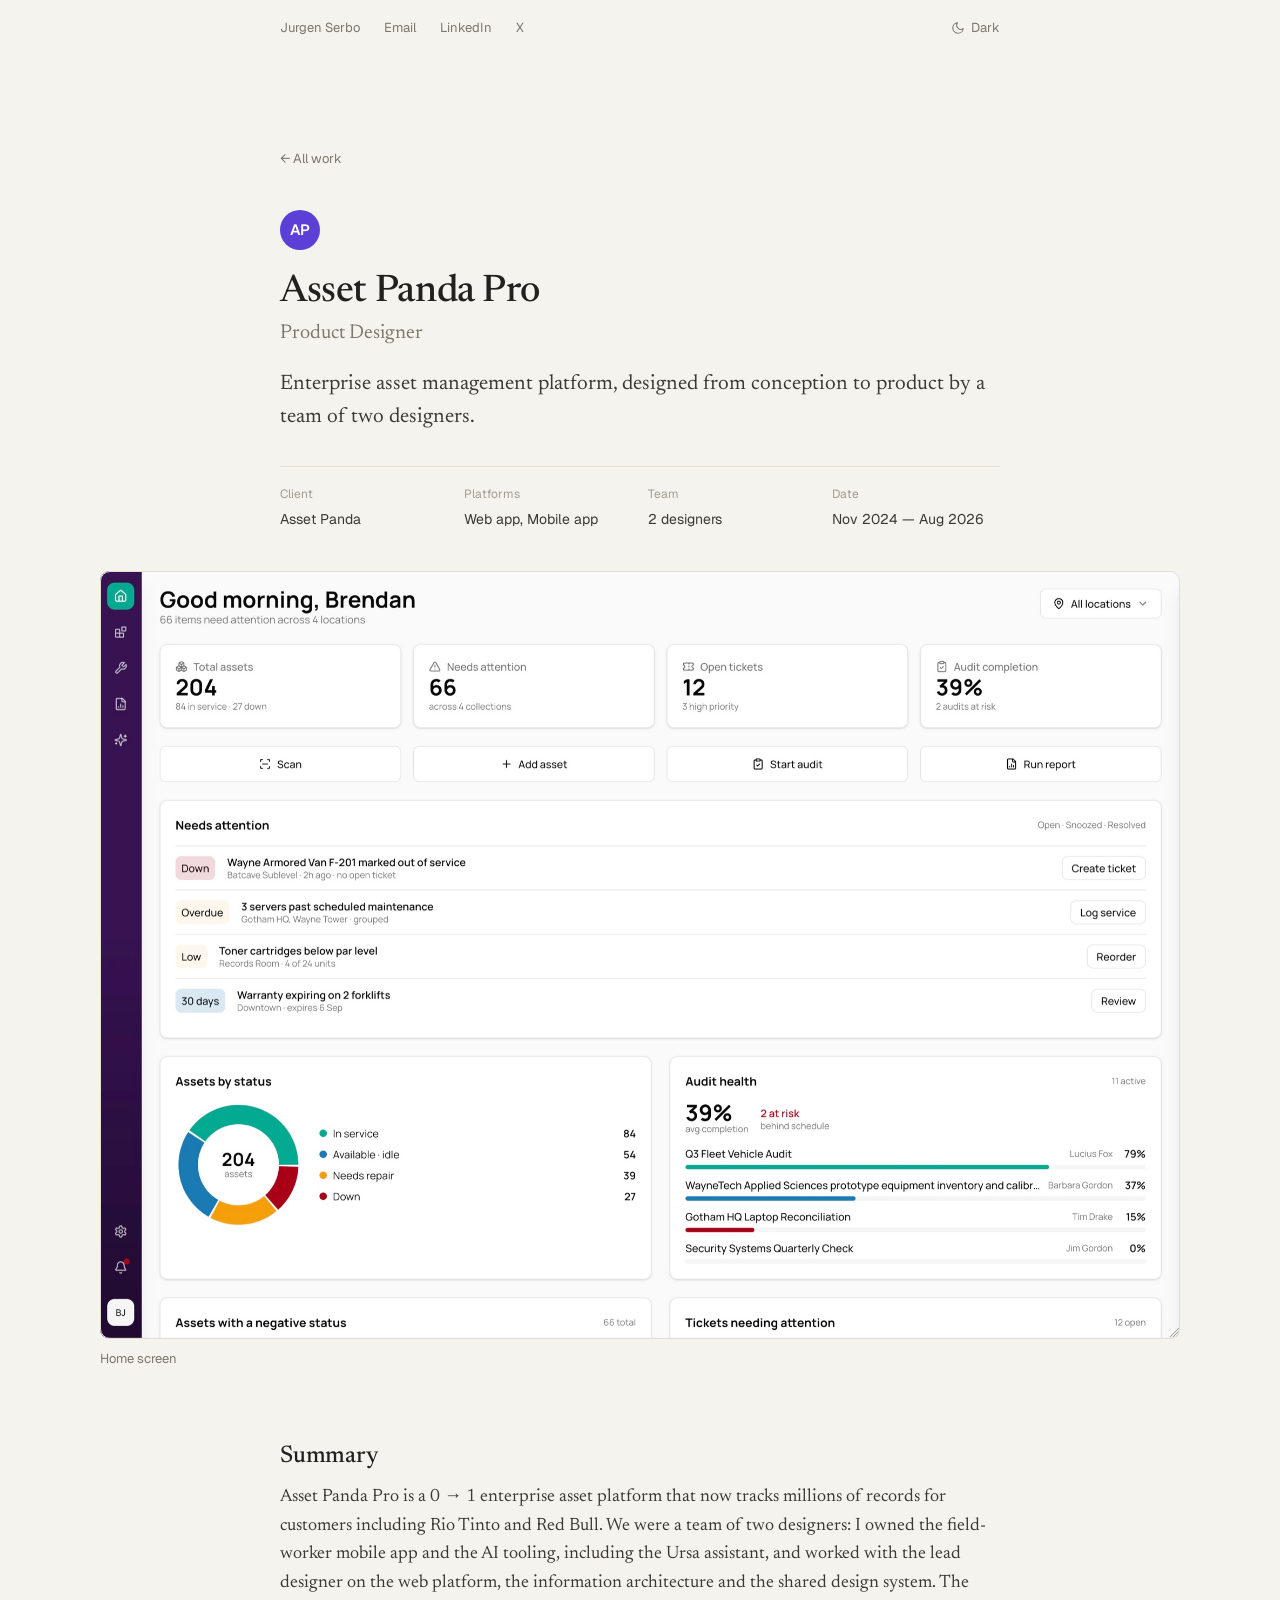
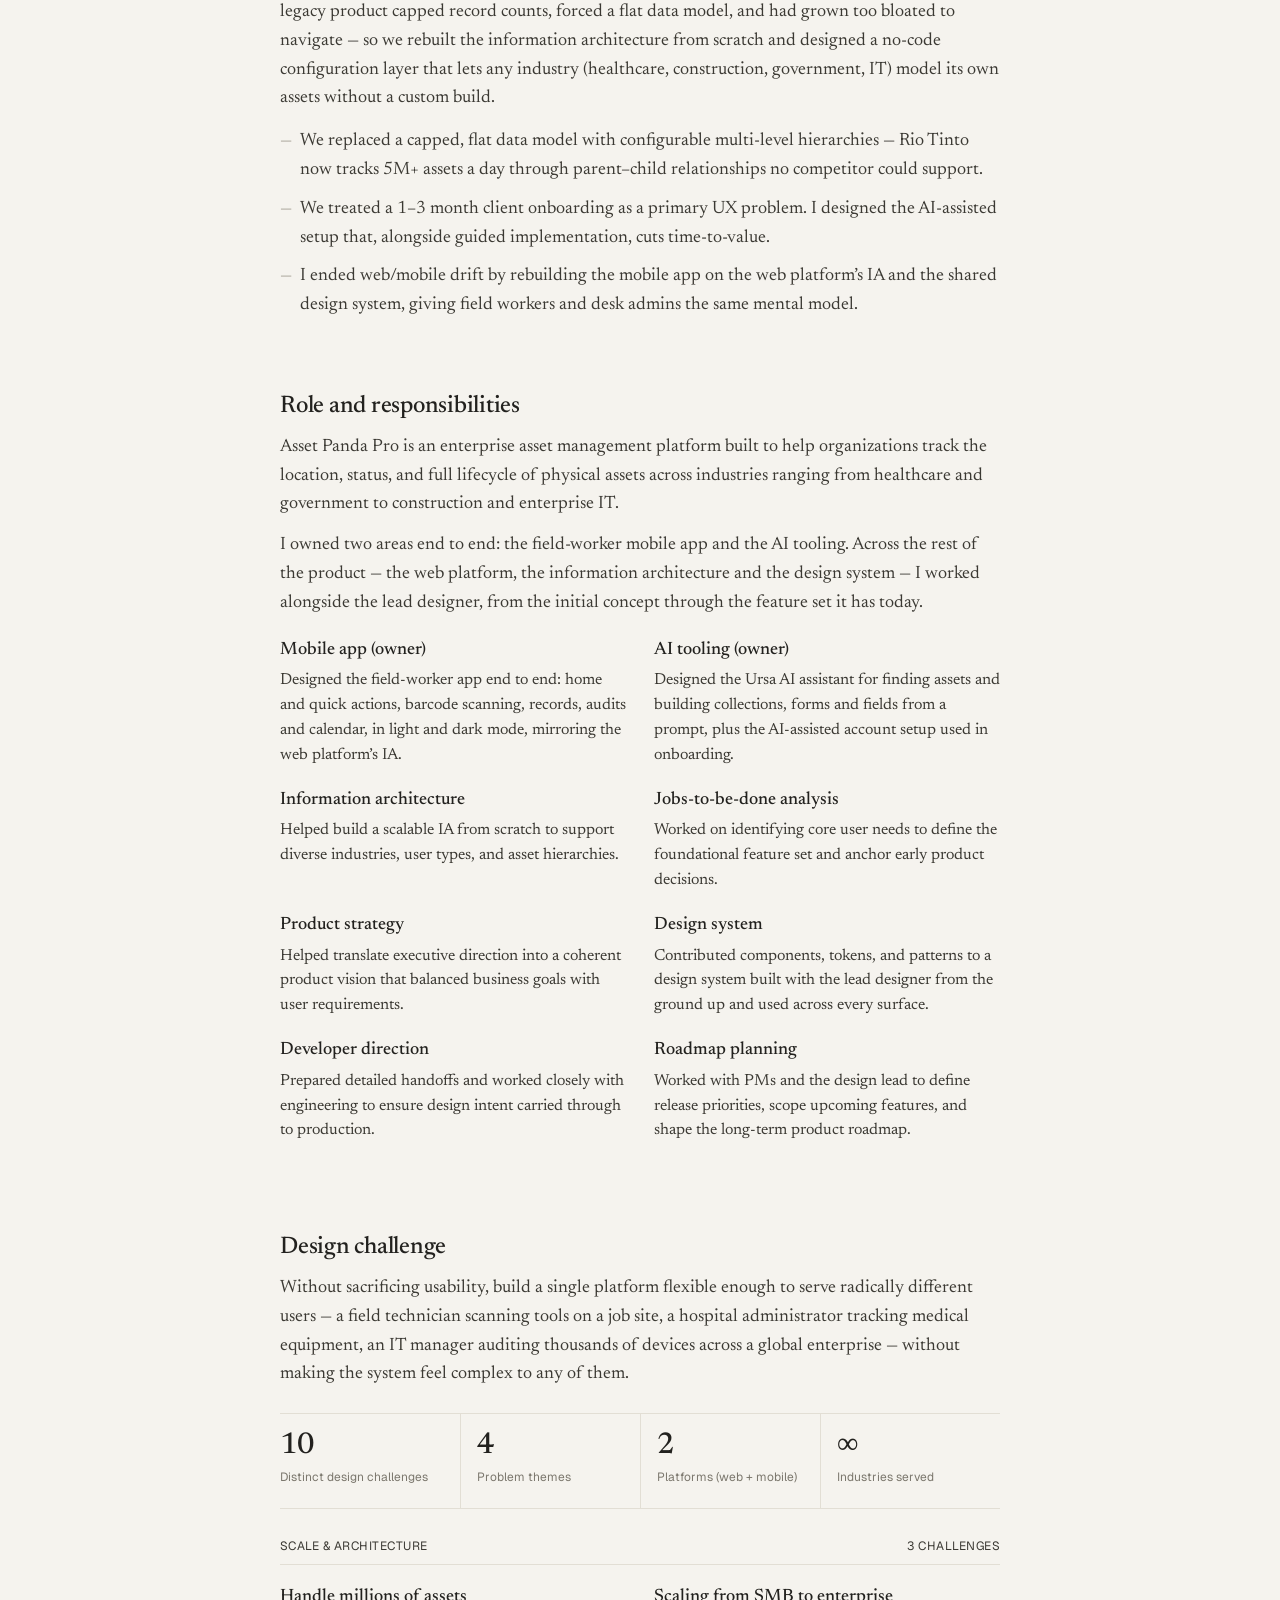
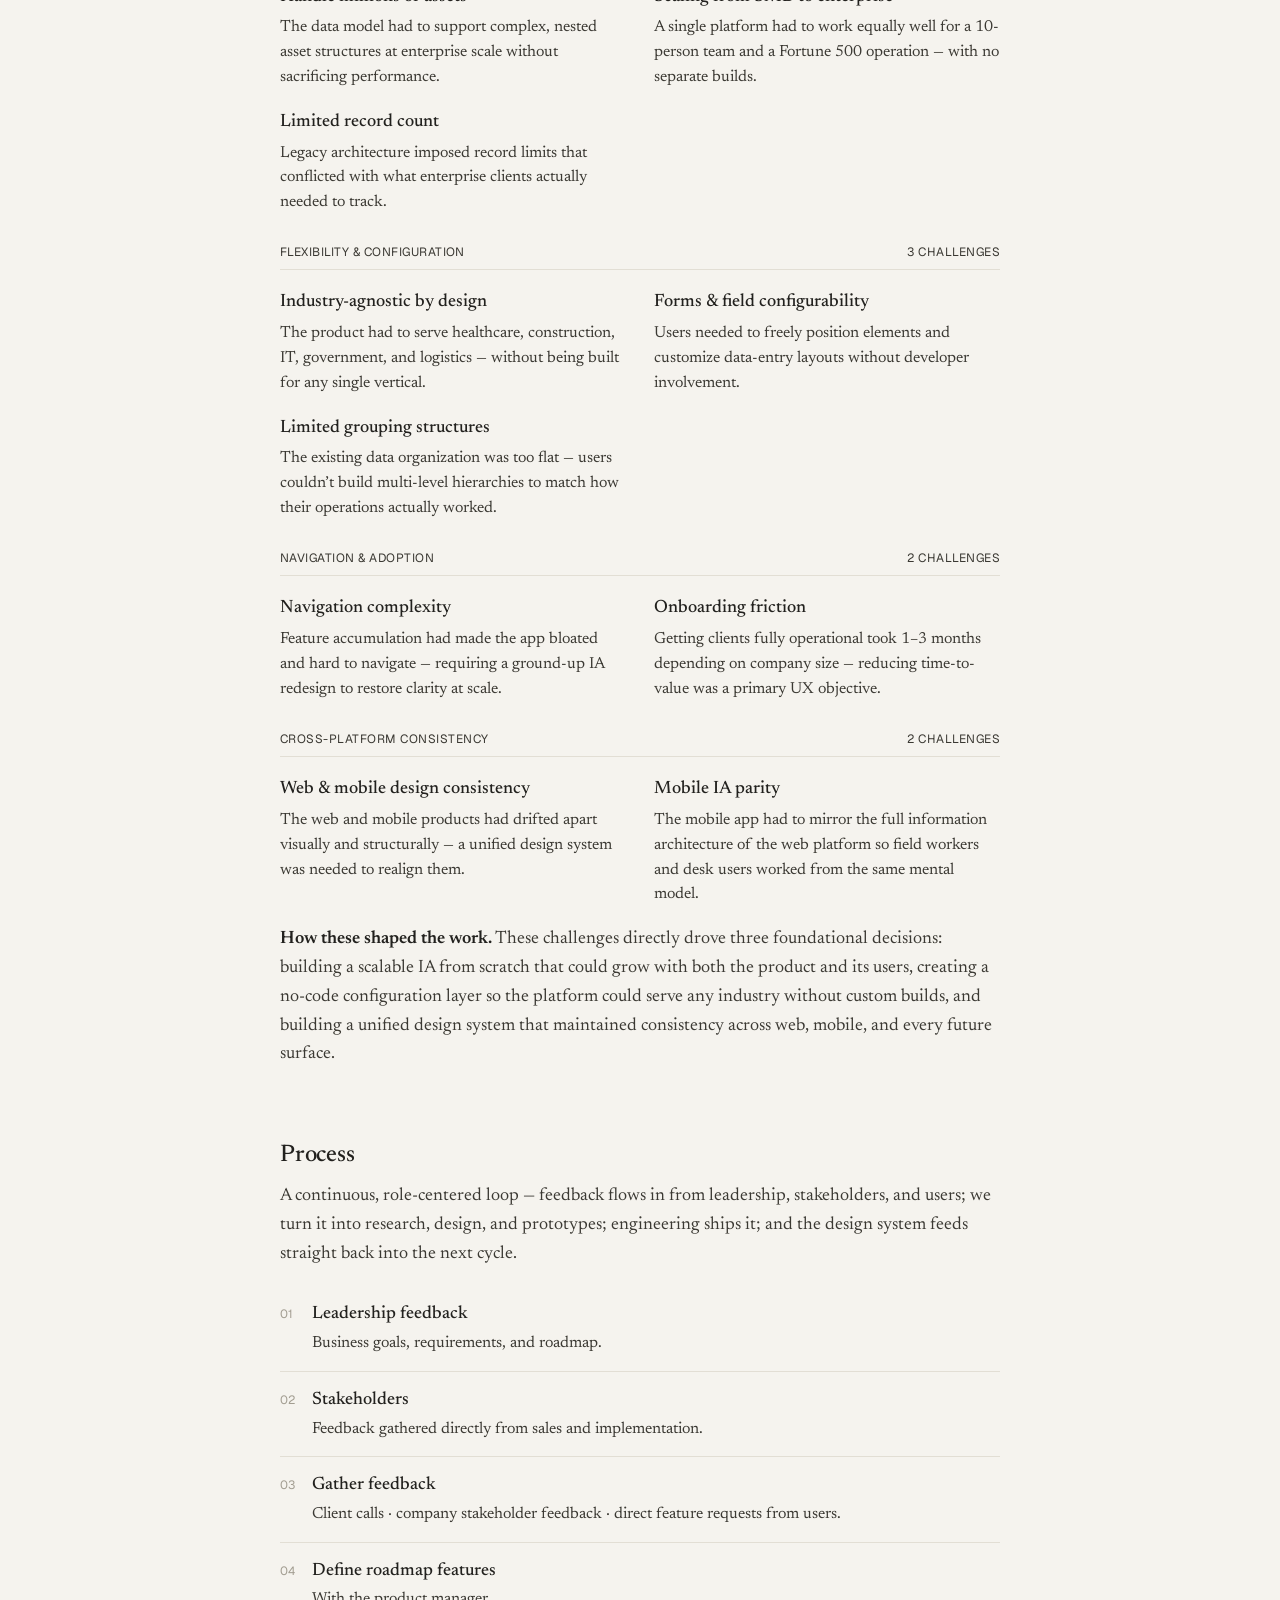
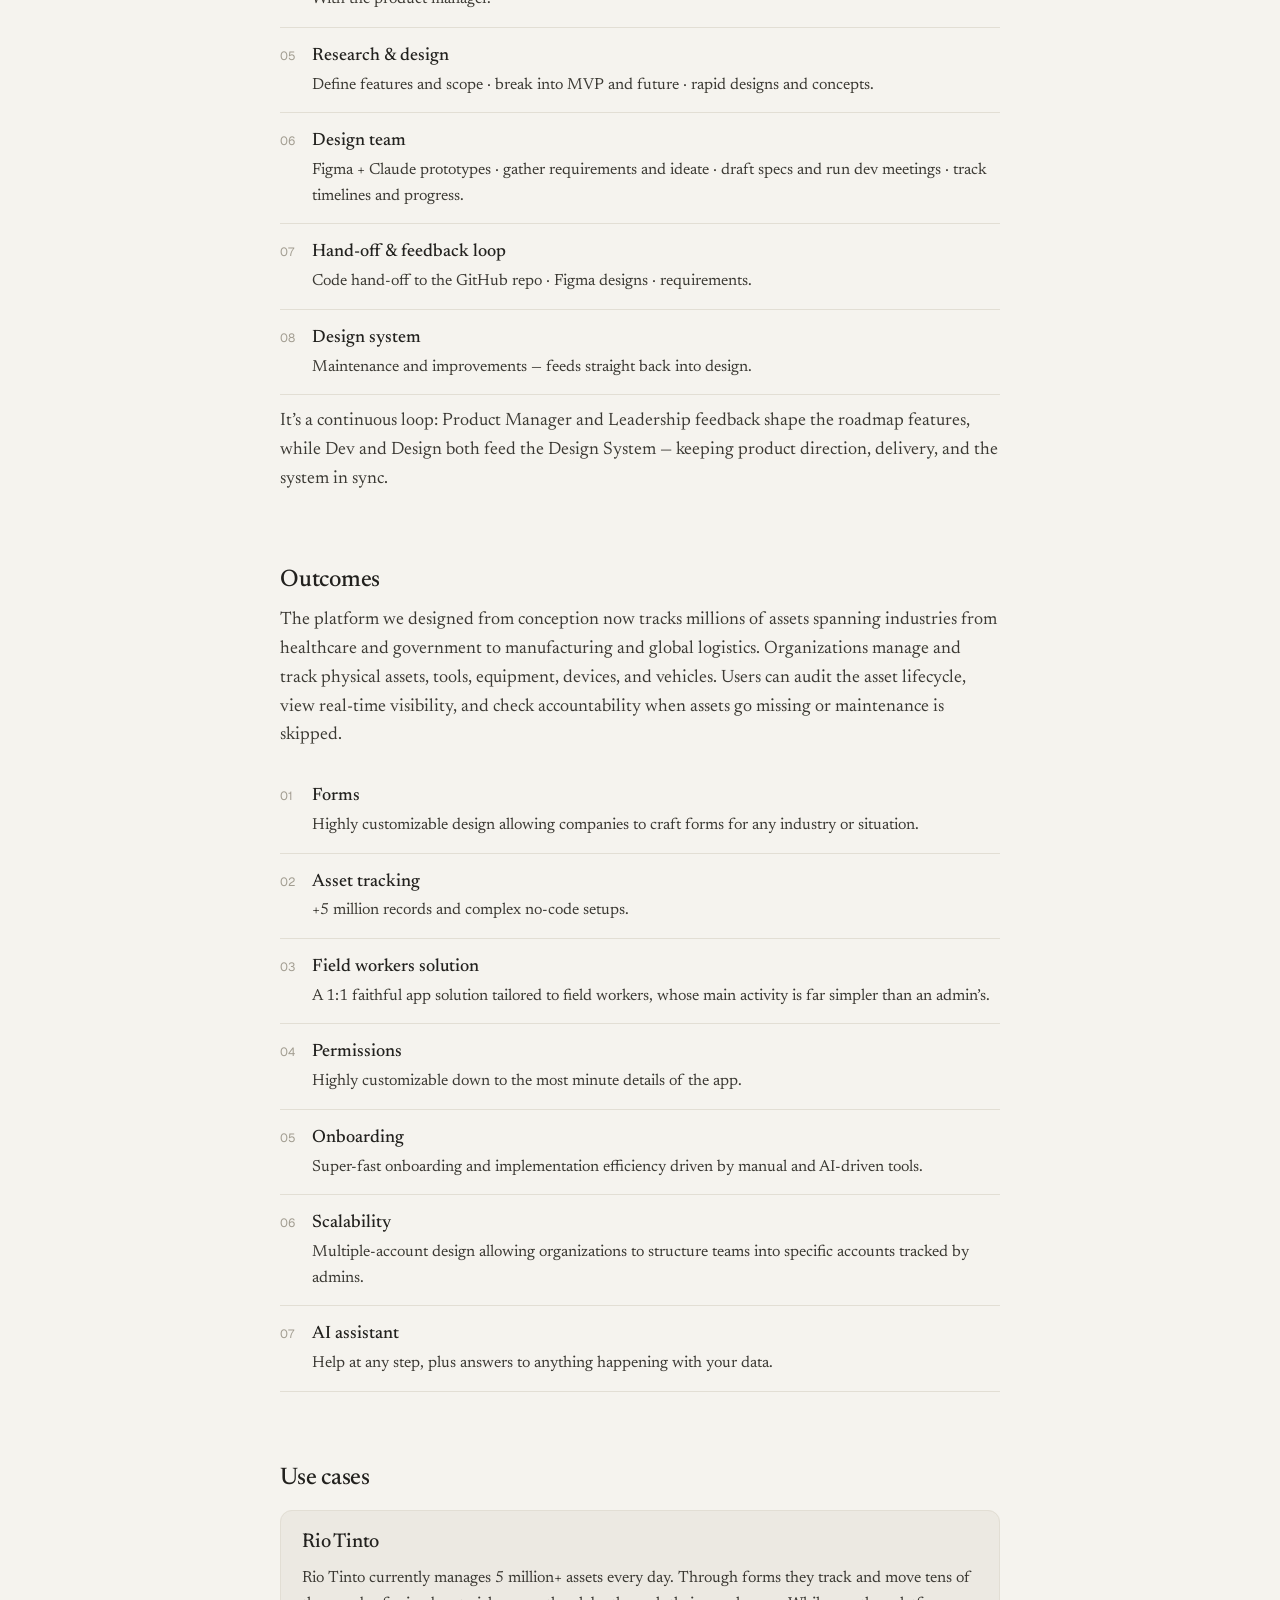
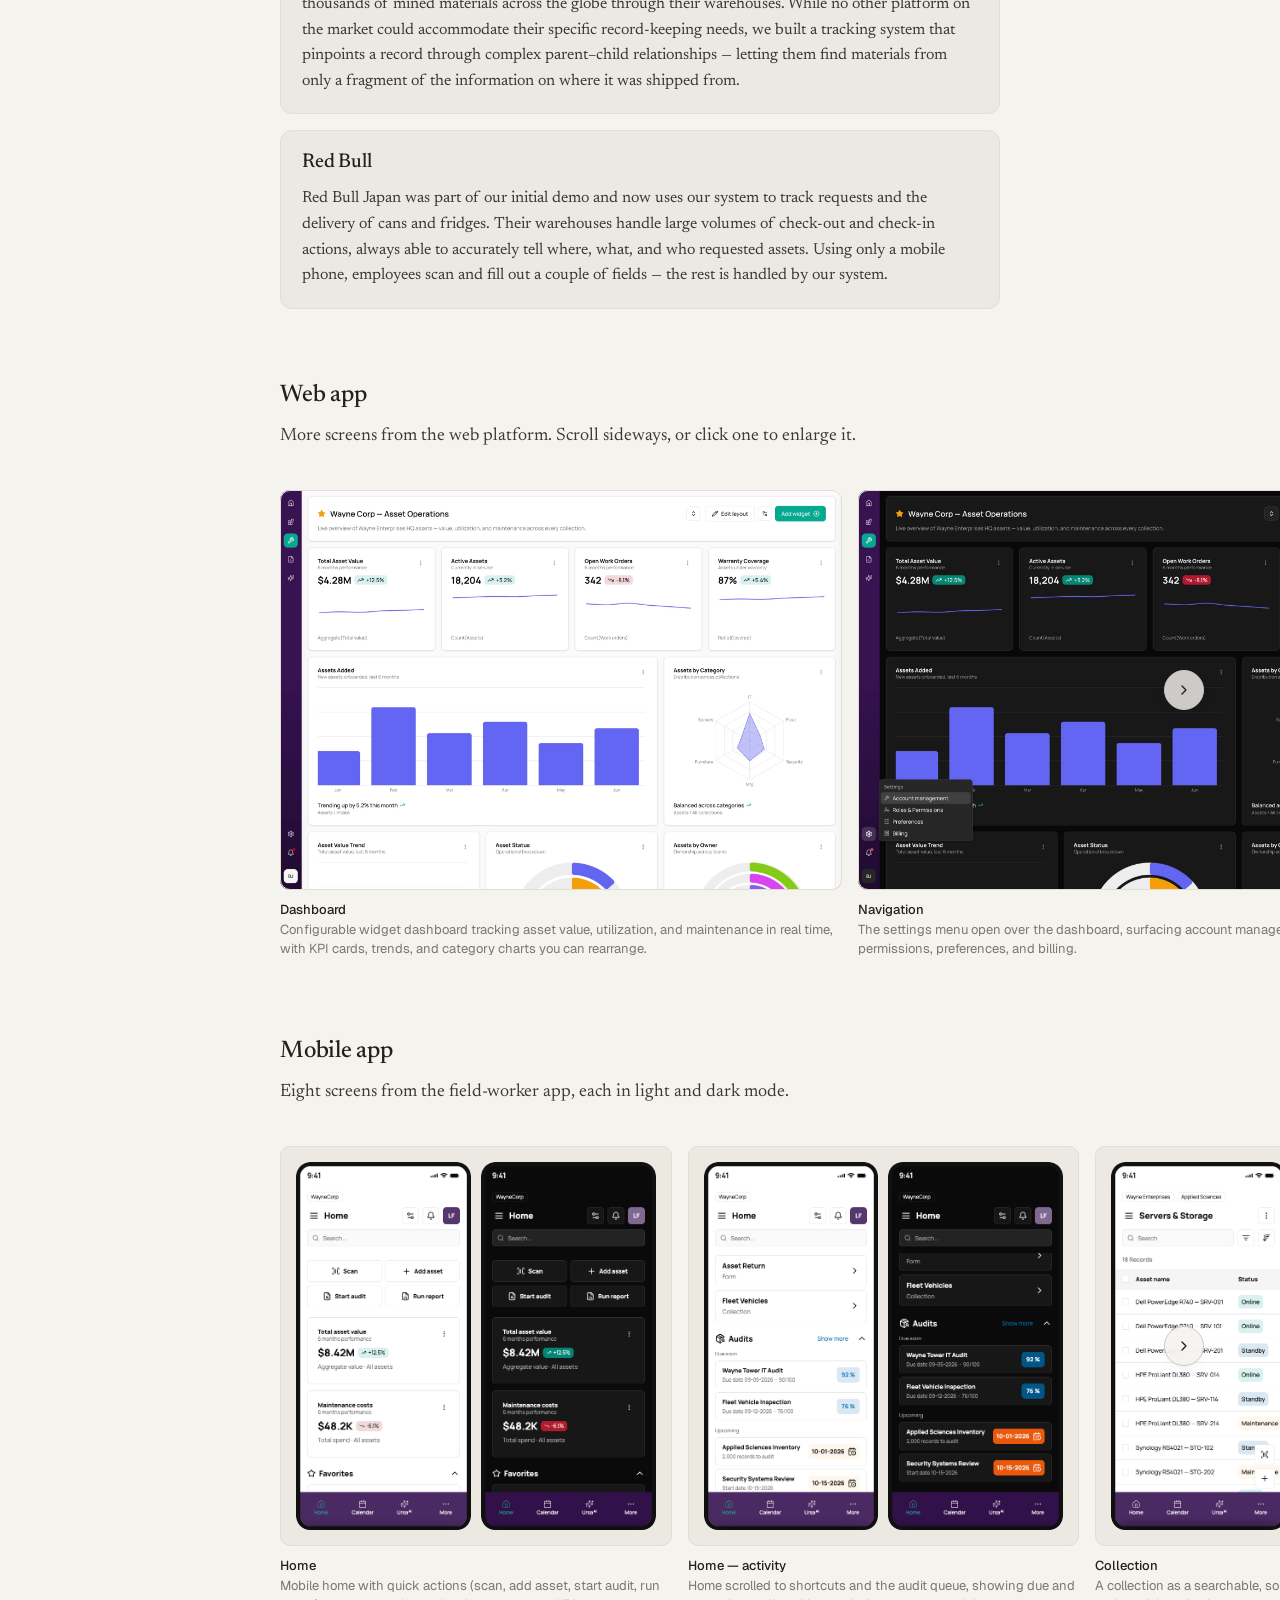
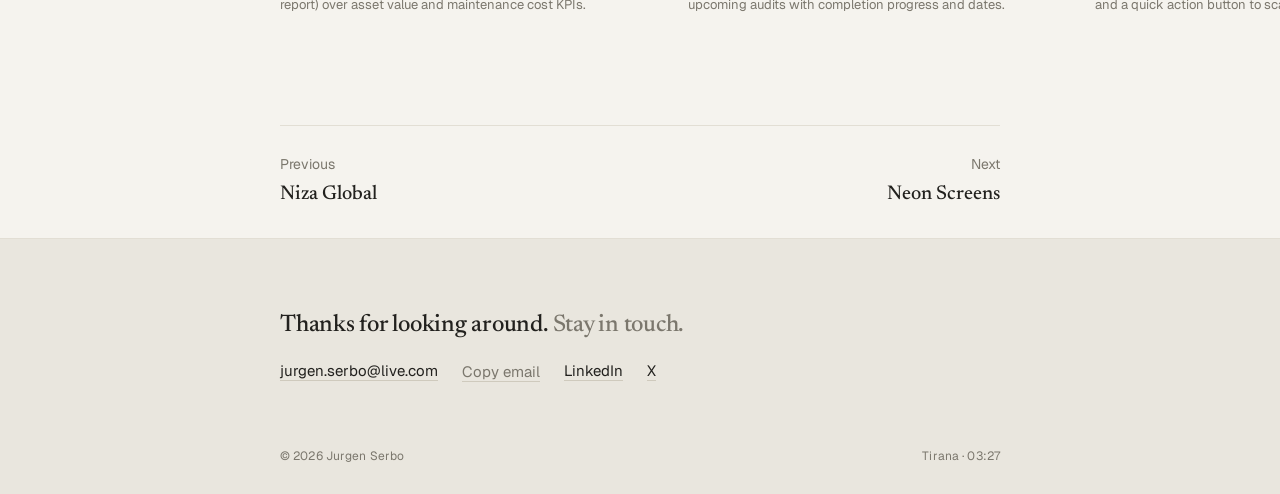
==== commit 8809f158: "Add Neon Ordering case study; clarify Asset Panda role and principles - New case study for the Neon " ====
--- a/asset-panda.html
+++ b/asset-panda.html
@@ -40,23 +40,25 @@
 
       <section class="case-section fade">
         <h2>Summary</h2>
-        <p>We were two designers on Asset Panda Pro, and I worked closely with the lead designer on a 0 → 1 enterprise asset platform that now tracks millions of records for customers including Rio Tinto and Red Bull. The legacy product capped record counts, forced a flat data model, and had grown too bloated to navigate — so we rebuilt the information architecture from scratch and designed a no-code configuration layer that lets any industry (healthcare, construction, government, IT) model its own assets without a custom build. Together we designed across the web platform, the field-worker mobile app, AI tooling, and the design system that keeps them aligned.</p>
+        <p>Asset Panda Pro is a 0 → 1 enterprise asset platform that now tracks millions of records for customers including Rio Tinto and Red Bull. We were a team of two designers: I owned the field-worker mobile app and the AI tooling, including the Ursa assistant, and worked with the lead designer on the web platform, the information architecture and the shared design system. The legacy product capped record counts, forced a flat data model, and had grown too bloated to navigate — so we rebuilt the information architecture from scratch and designed a no-code configuration layer that lets any industry (healthcare, construction, government, IT) model its own assets without a custom build.</p>
         <ul class="bullets">
           <li>We replaced a capped, flat data model with configurable multi-level hierarchies — Rio Tinto now tracks 5M+ assets a day through parent–child relationships no competitor could support.</li>
-          <li>We treated a 1–3 month client onboarding as a primary UX problem, shipping guided and AI-assisted implementation to cut time-to-value.</li>
-          <li>We ended web/mobile drift by unifying both platforms behind one IA and one design system, giving field workers and desk admins the same mental model.</li>
+          <li>We treated a 1–3 month client onboarding as a primary UX problem. I designed the AI-assisted setup that, alongside guided implementation, cuts time-to-value.</li>
+          <li>I ended web/mobile drift by rebuilding the mobile app on the web platform’s IA and the shared design system, giving field workers and desk admins the same mental model.</li>
         </ul>
       </section>
 
       <section class="case-section fade">
         <h2>Role and responsibilities</h2>
         <p>Asset Panda Pro is an enterprise asset management platform built to help organizations track the location, status, and full lifecycle of physical assets across industries ranging from healthcare and government to construction and enterprise IT.</p>
-        <p>Working closely with the lead designer, I designed across the product from the initial concept through the feature set it has today: the web platform, the mobile app, AI-powered tooling, and the design system that ties it all together.</p>
+        <p>I owned two areas end to end: the field-worker mobile app and the AI tooling. Across the rest of the product — the web platform, the information architecture and the design system — I worked alongside the lead designer, from the initial concept through the feature set it has today.</p>
         <dl class="def-grid">
+          <div><dt>Mobile app (owner)</dt><dd>Designed the field-worker app end to end: home and quick actions, barcode scanning, records, audits and calendar, in light and dark mode, mirroring the web platform’s IA.</dd></div>
+          <div><dt>AI tooling (owner)</dt><dd>Designed the Ursa AI assistant for finding assets and building collections, forms and fields from a prompt, plus the AI-assisted account setup used in onboarding.</dd></div>
           <div><dt>Information architecture</dt><dd>Helped build a scalable IA from scratch to support diverse industries, user types, and asset hierarchies.</dd></div>
           <div><dt>Jobs-to-be-done analysis</dt><dd>Worked on identifying core user needs to define the foundational feature set and anchor early product decisions.</dd></div>
           <div><dt>Product strategy</dt><dd>Helped translate executive direction into a coherent product vision that balanced business goals with user requirements.</dd></div>
-          <div><dt>Design system</dt><dd>Designed and maintained components, tokens, and patterns in a design system built from the ground up and used across every surface.</dd></div>
+          <div><dt>Design system</dt><dd>Contributed components, tokens, and patterns to a design system built with the lead designer from the ground up and used across every surface.</dd></div>
           <div><dt>Developer direction</dt><dd>Prepared detailed handoffs and worked closely with engineering to ensure design intent carried through to production.</dd></div>
           <div><dt>Roadmap planning</dt><dd>Worked with PMs and the design lead to define release priorities, scope upcoming features, and shape the long-term product roadmap.</dd></div>
         </dl>
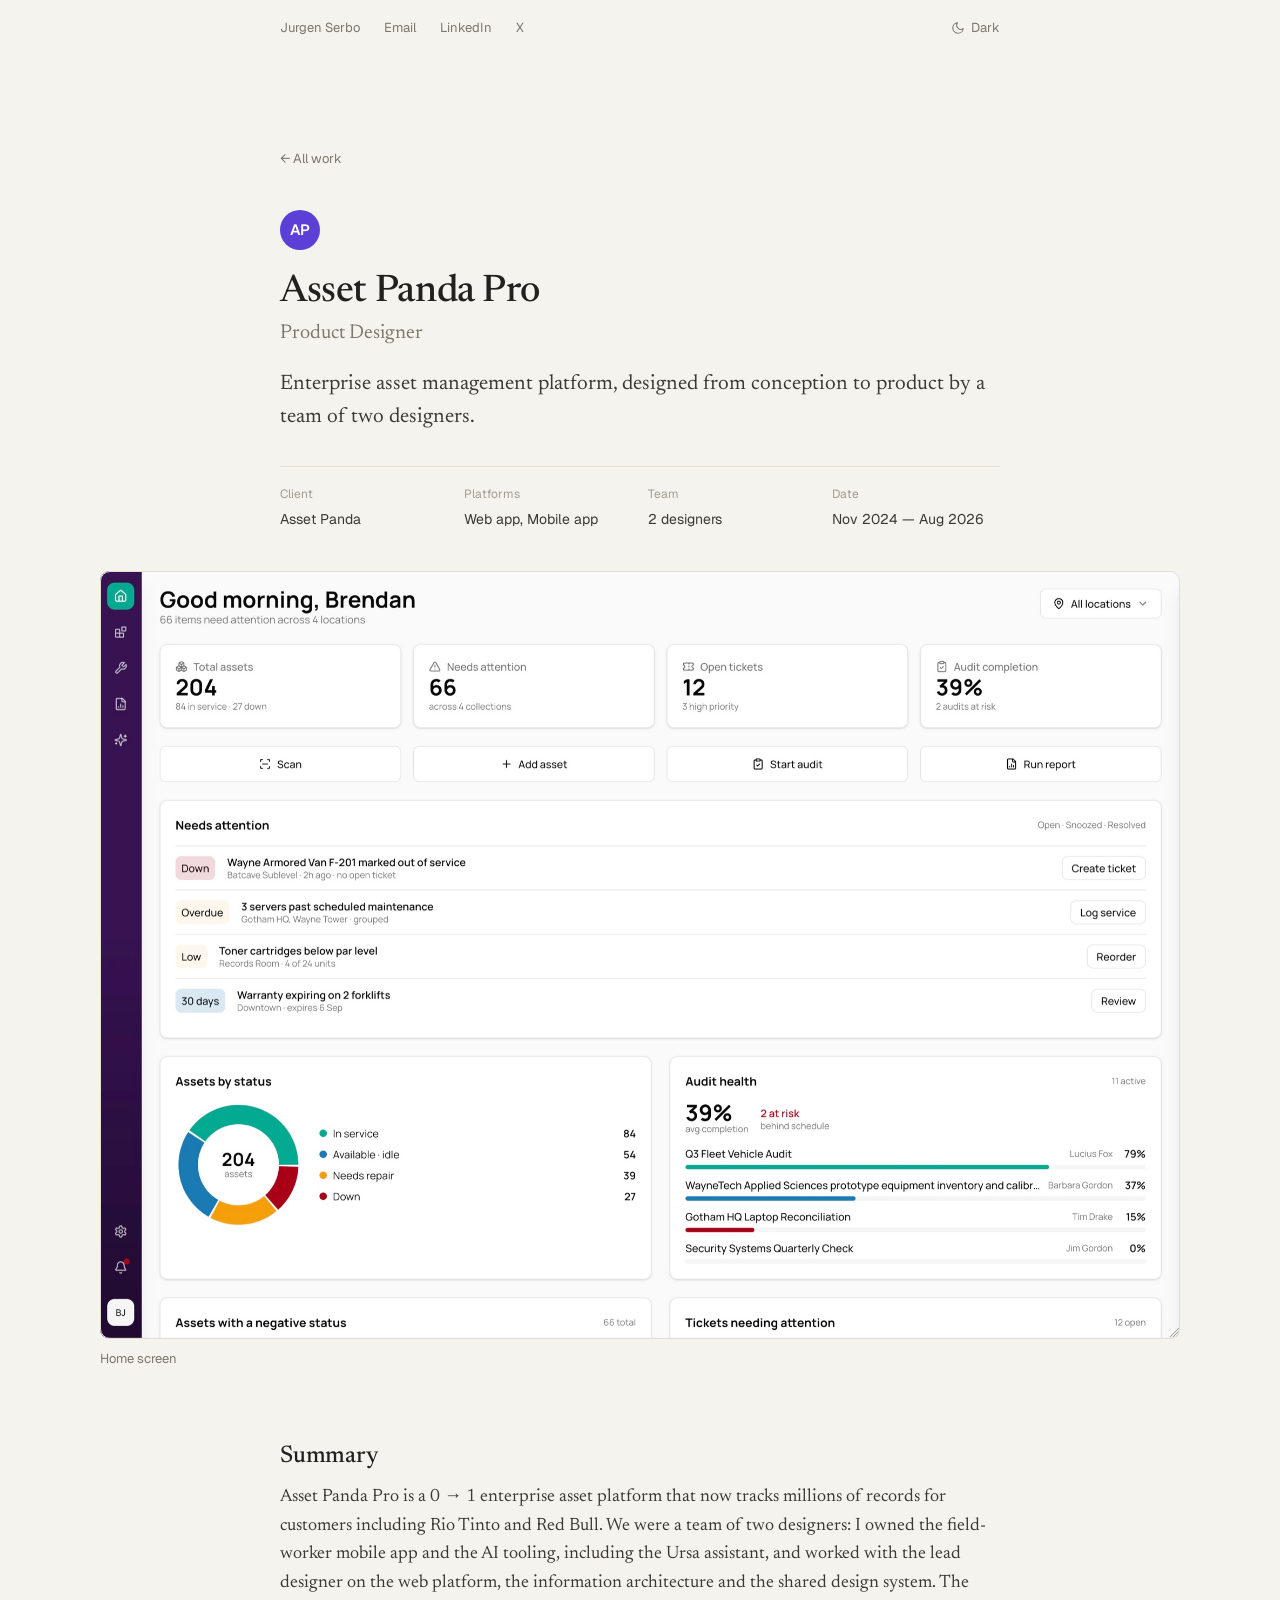
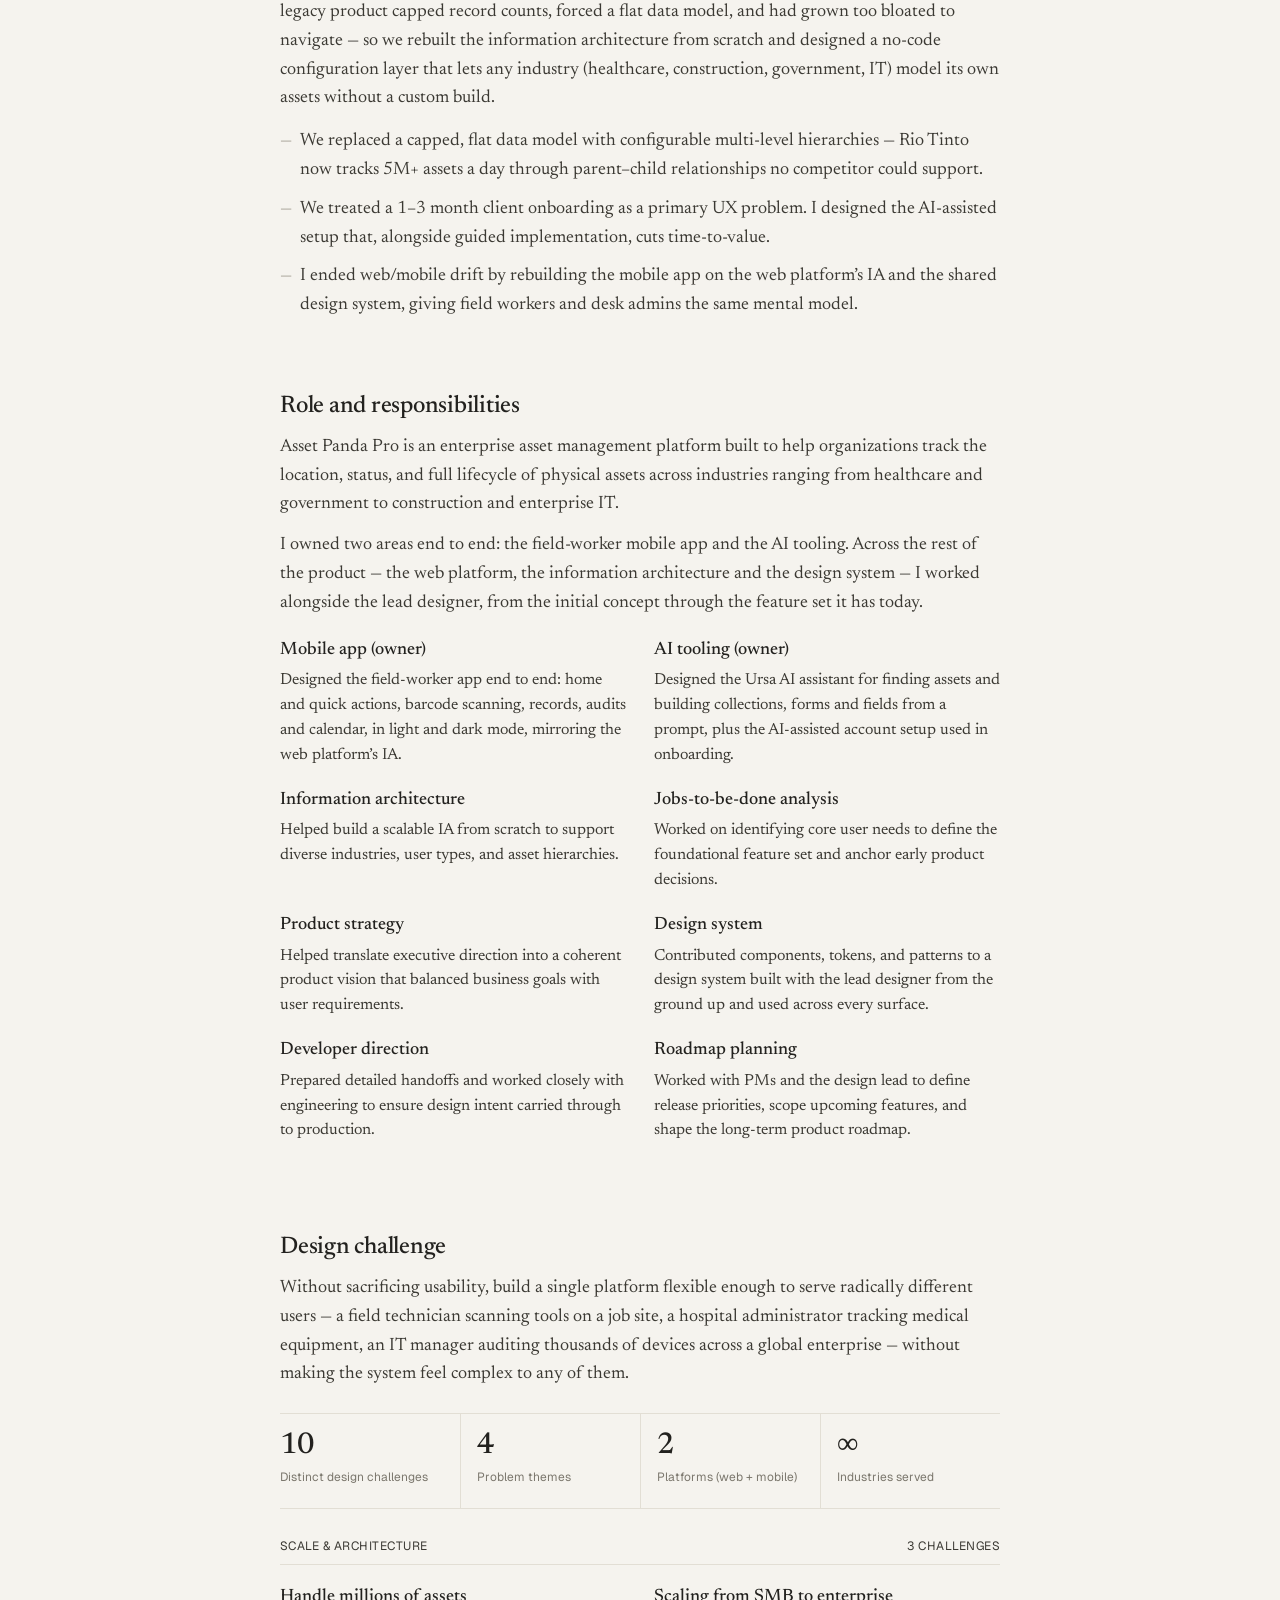
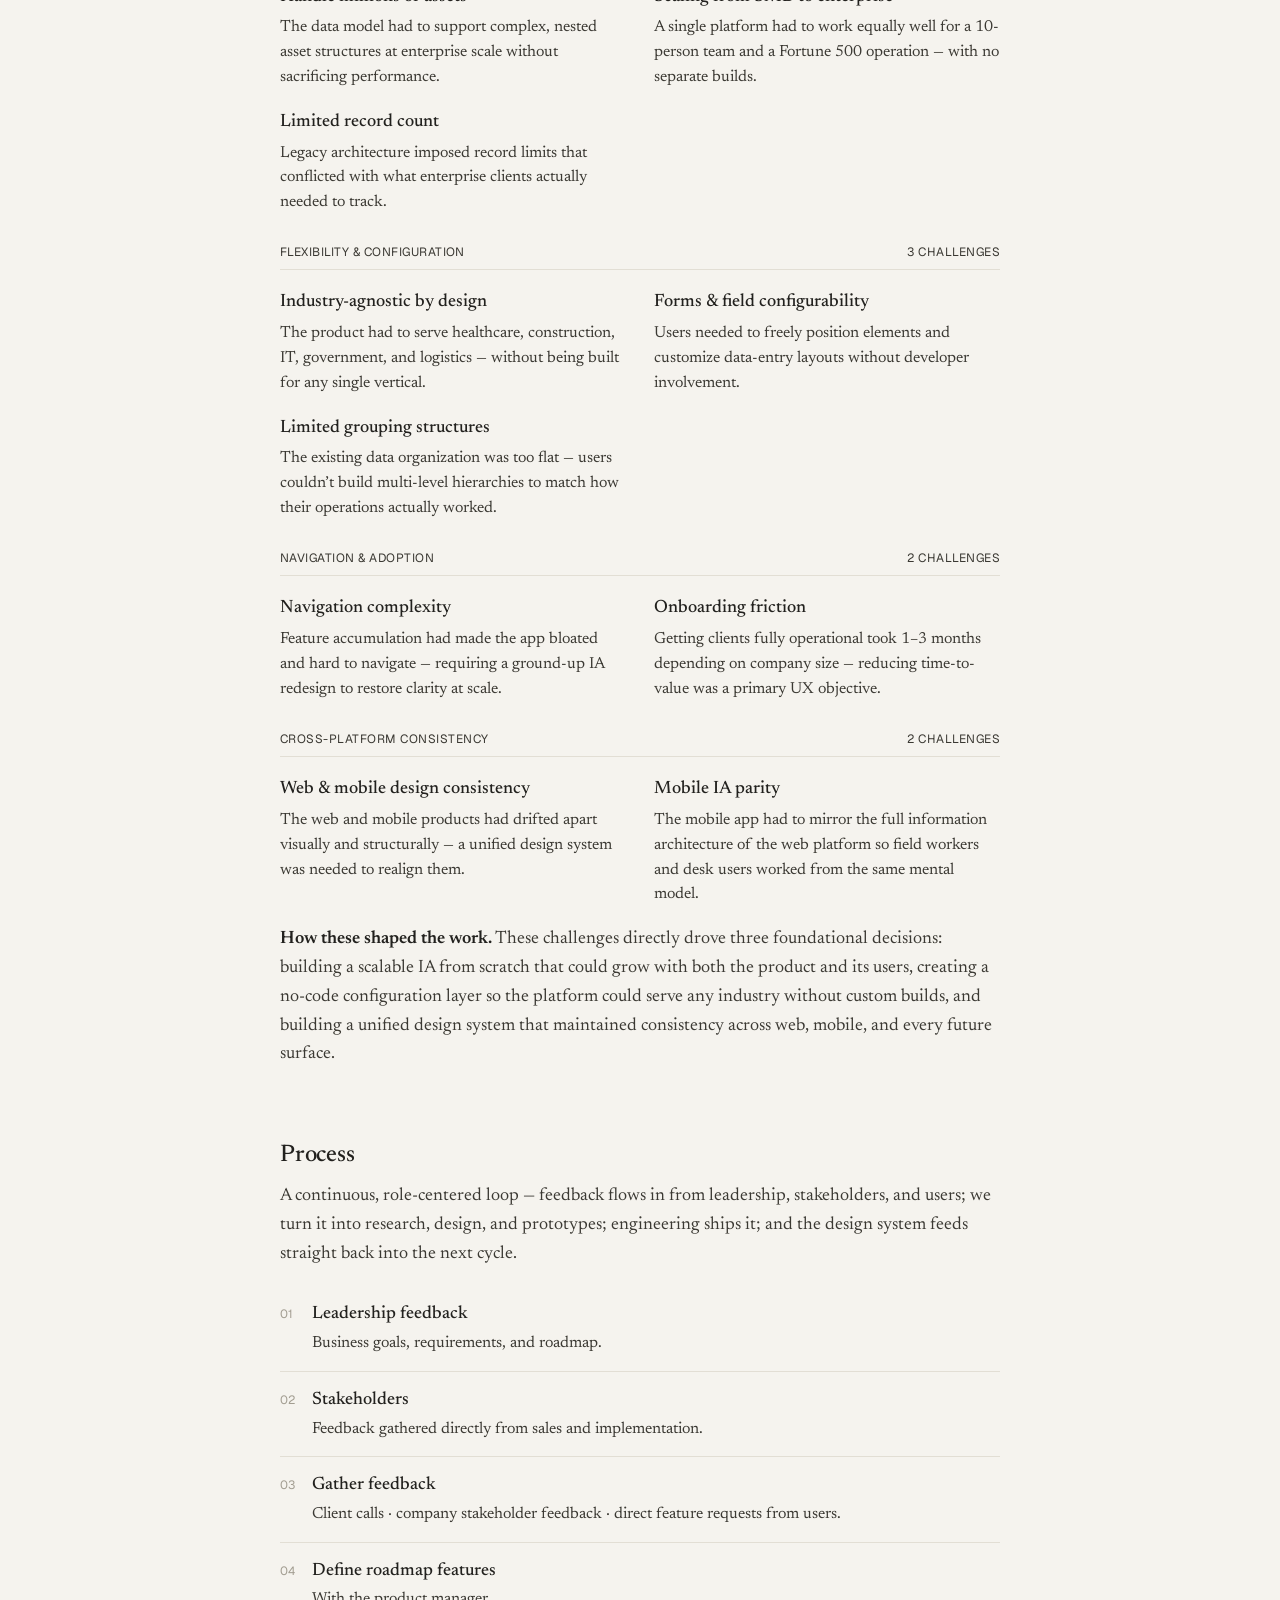
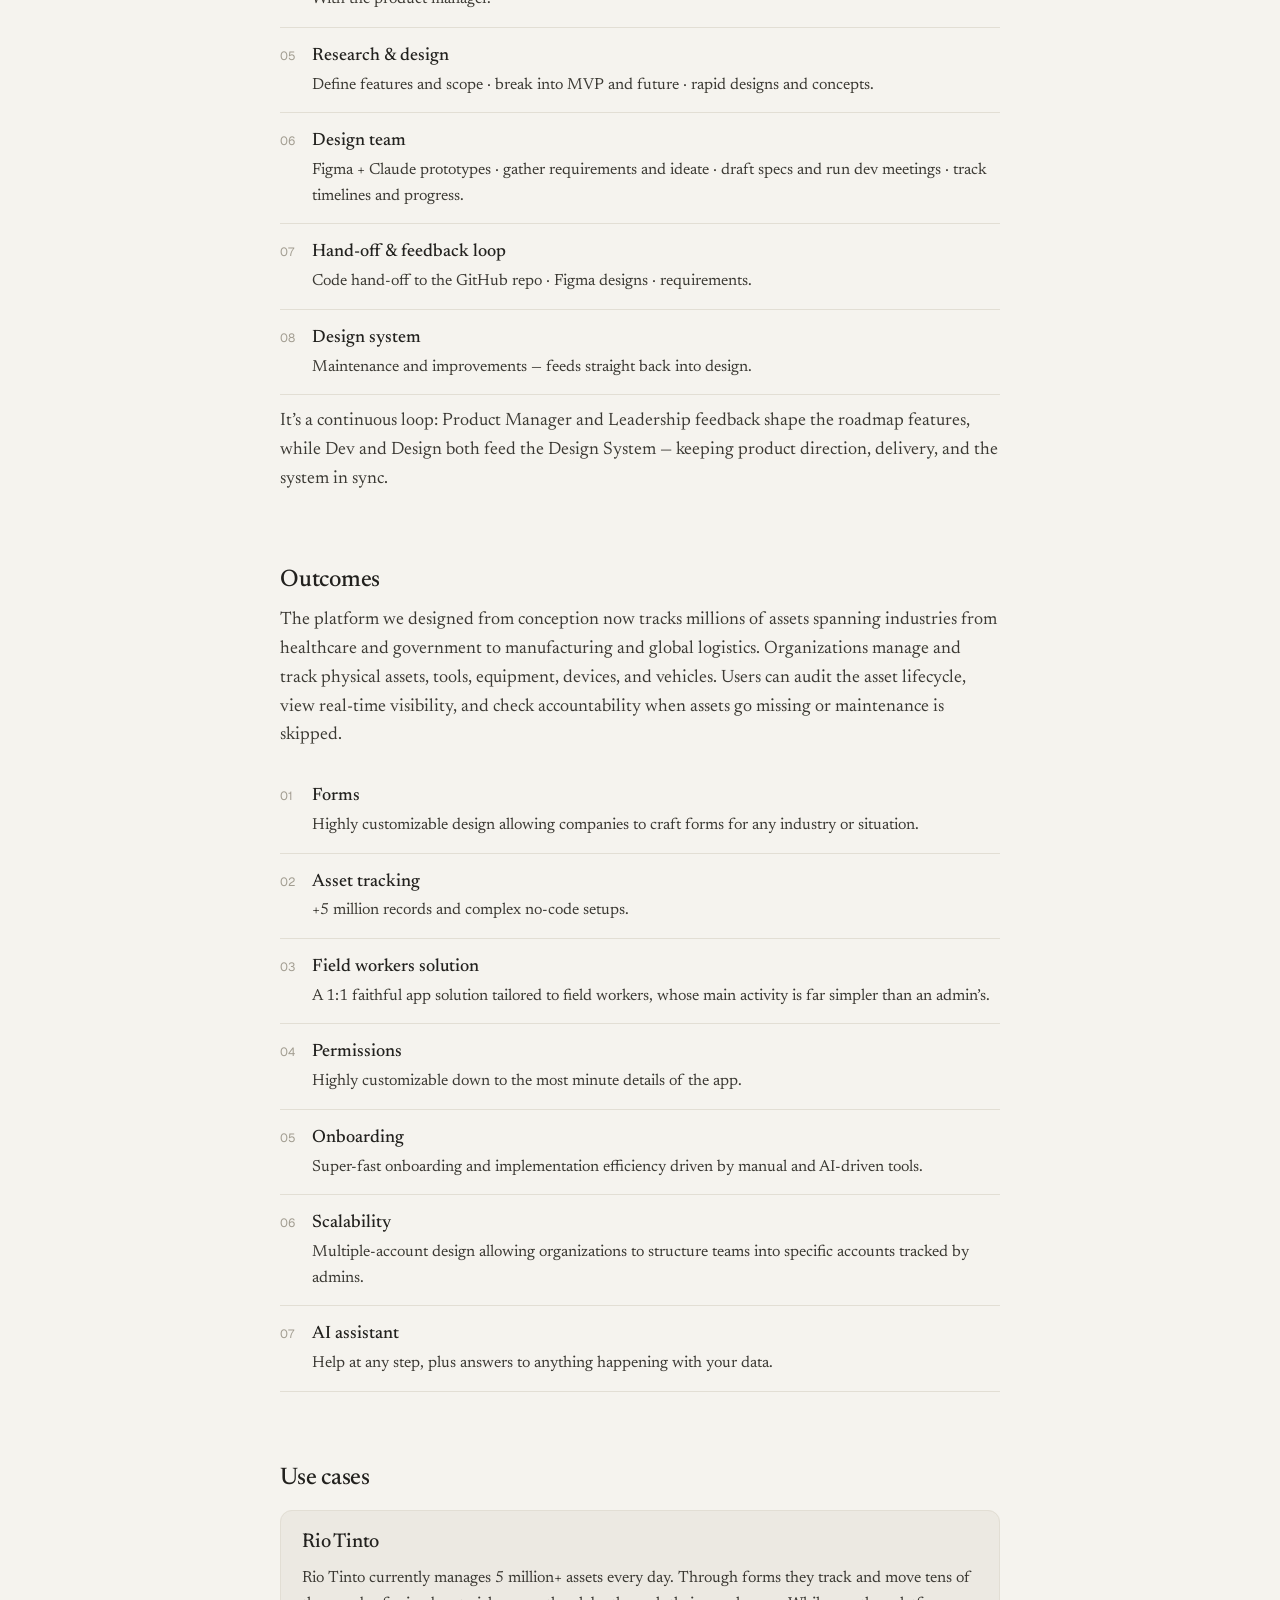
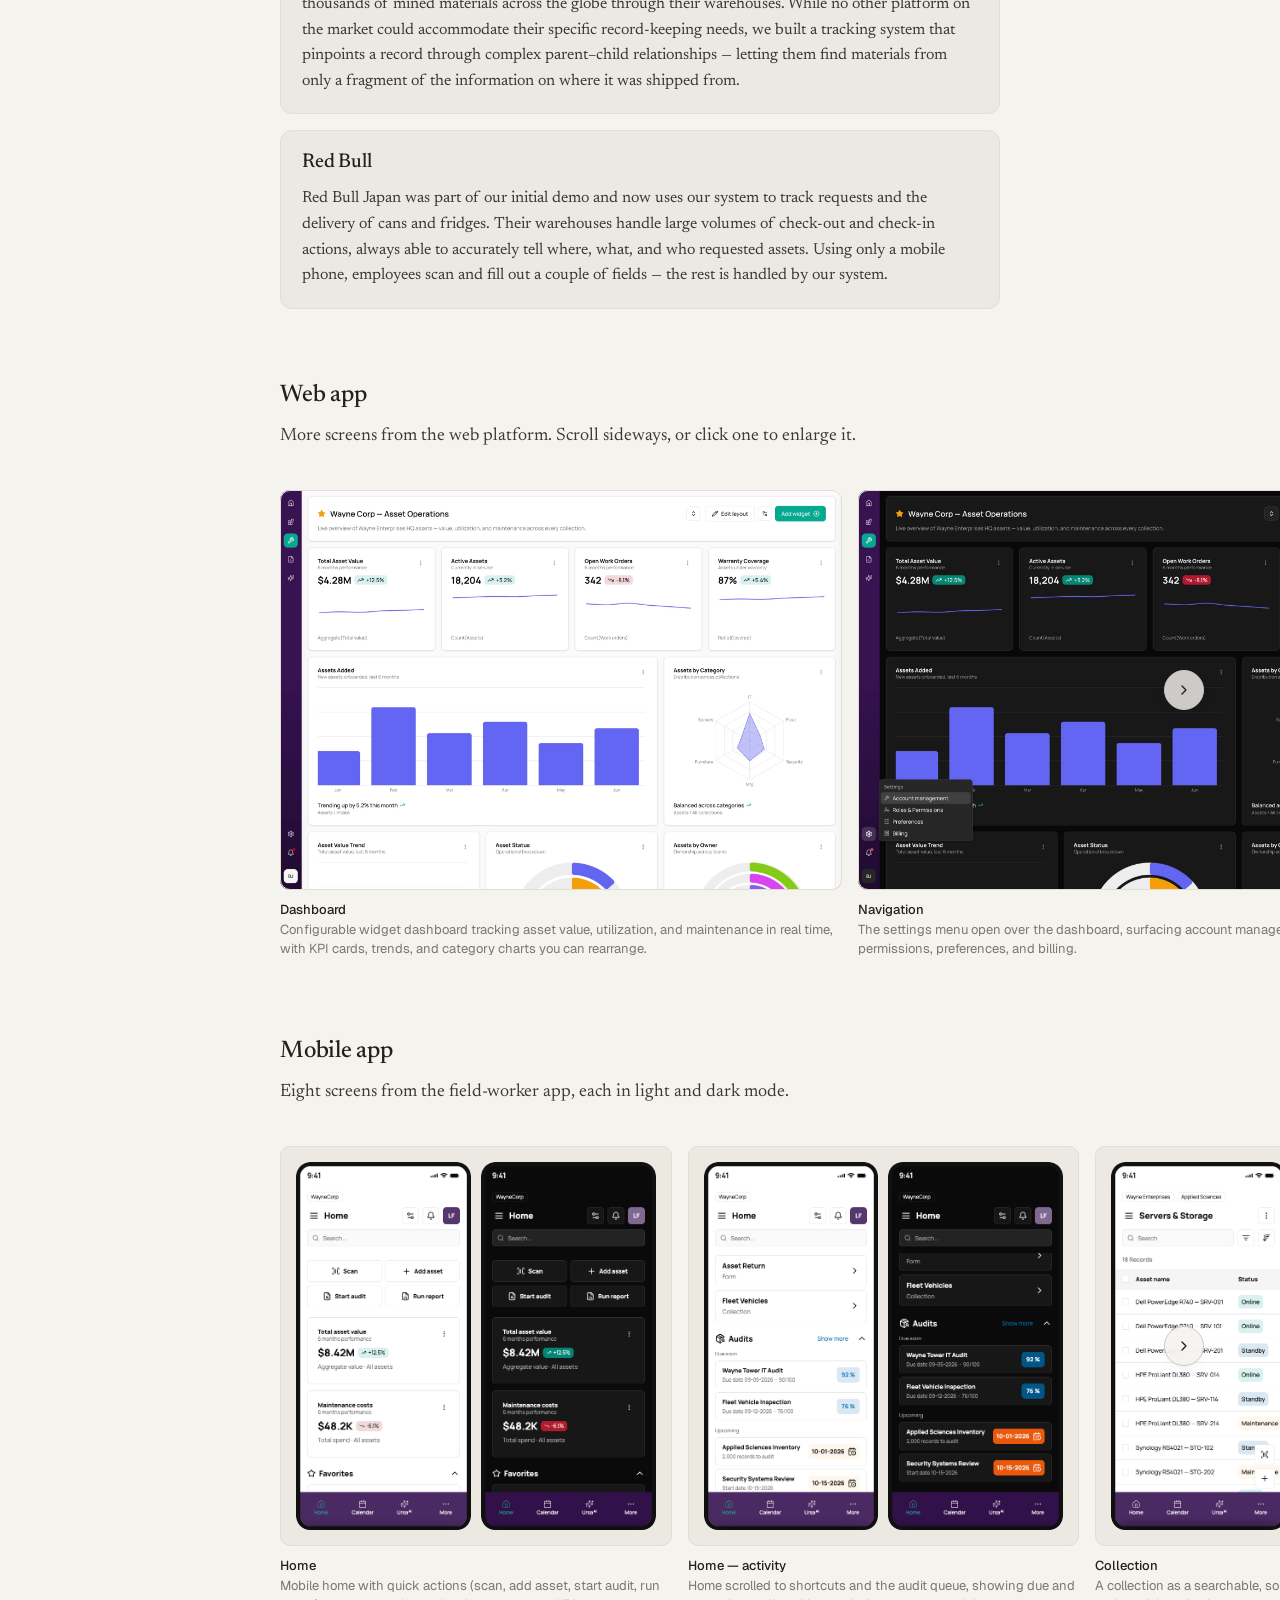
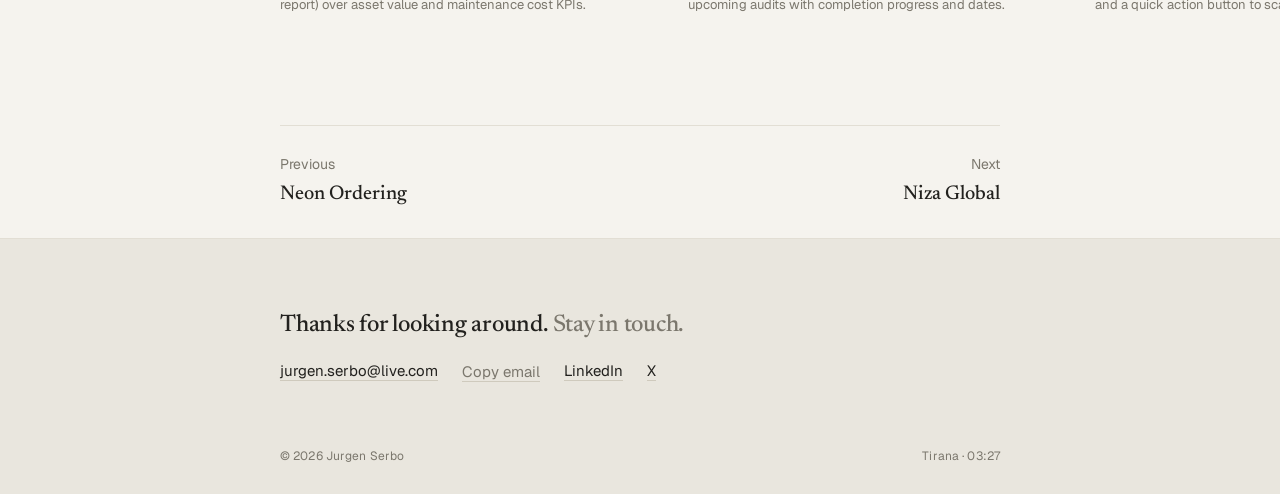
==== commit f0e6c5b5: "Rewrite Neon Ordering case study, curate screens and reorder projects - Neon Ordering: plain-languag" ====
--- a/asset-panda.html
+++ b/asset-panda.html
@@ -194,8 +194,8 @@
 
     <div class="wrap">
       <nav class="next-project" aria-label="More case studies">
-        <a href="niza-global.html"><span class="meta">Previous</span><span class="name">Niza Global</span></a>
-        <a href="neon-screens.html"><span class="meta">Next</span><span class="name">Neon Screens</span></a>
+        <a href="neon-ordering.html"><span class="meta">Previous</span><span class="name">Neon Ordering</span></a>
+        <a href="niza-global.html"><span class="meta">Next</span><span class="name">Niza Global</span></a>
       </nav>
     </div>
   </main>
